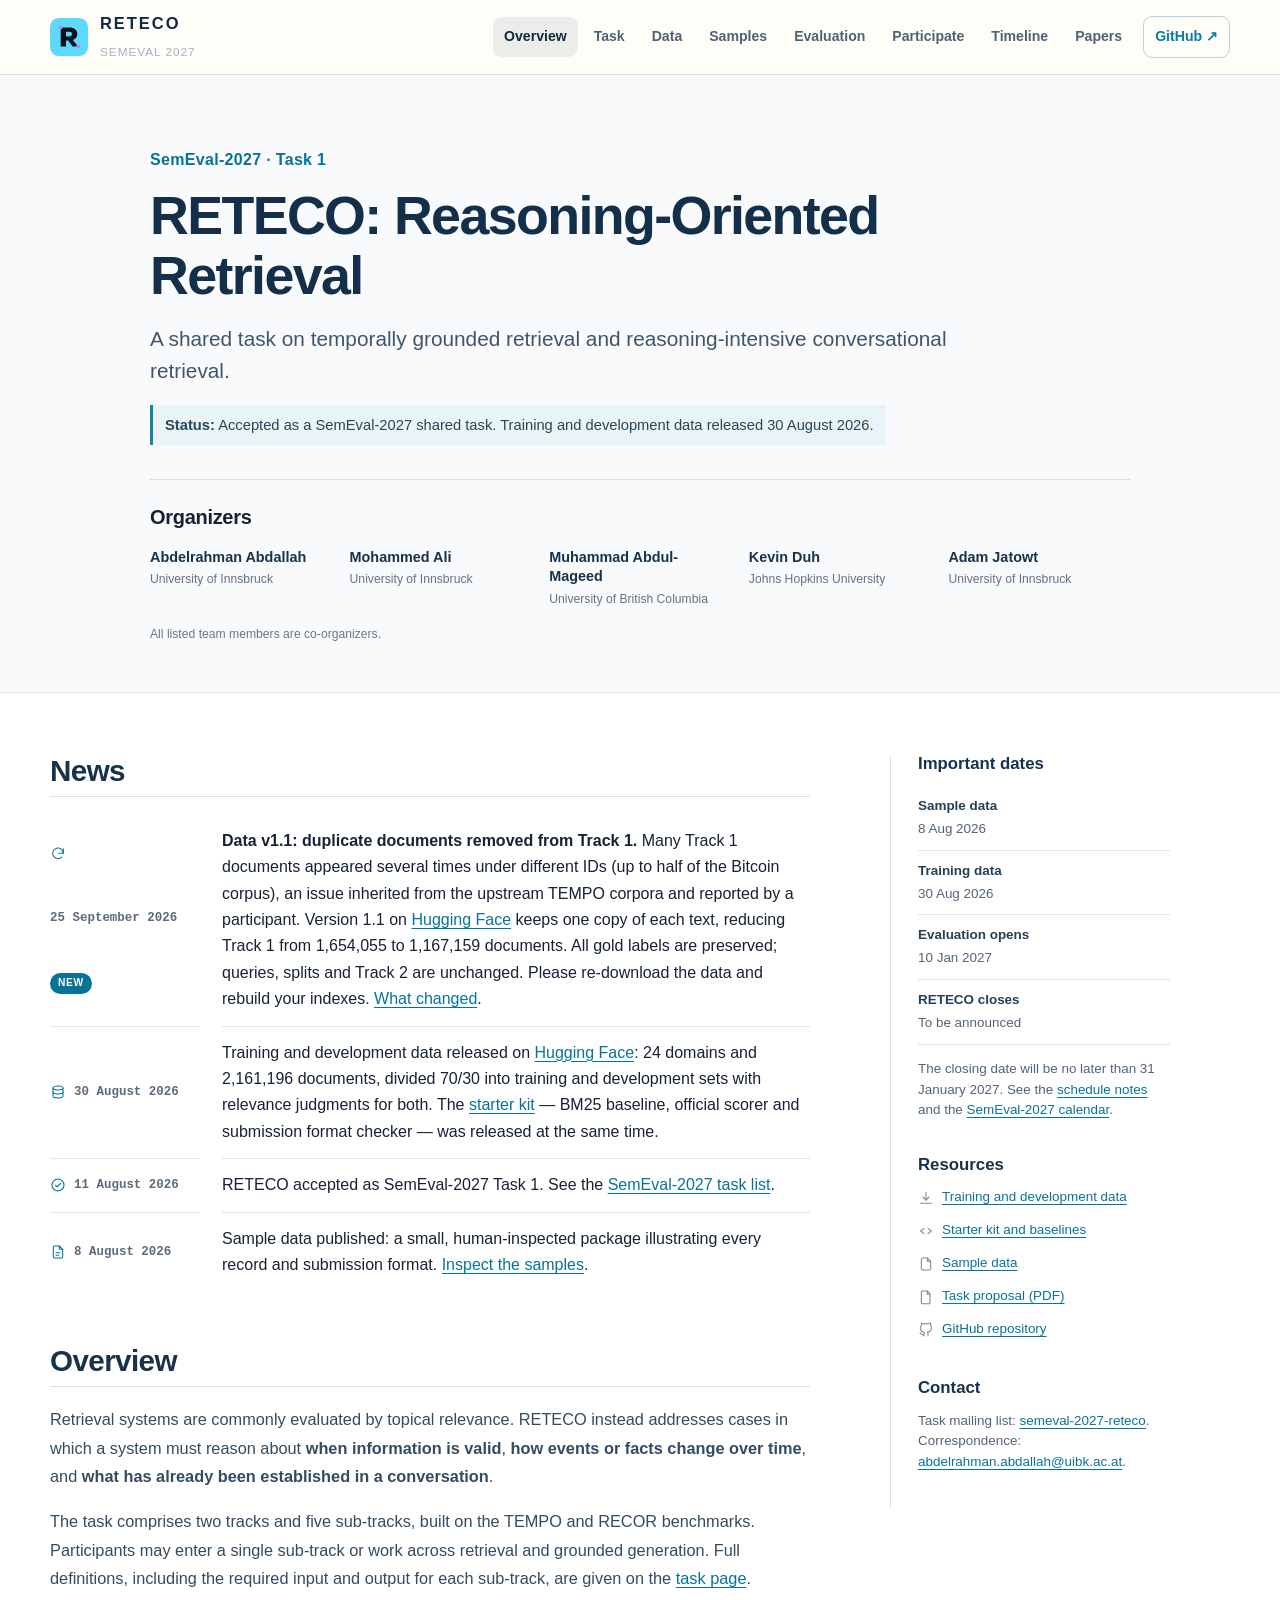
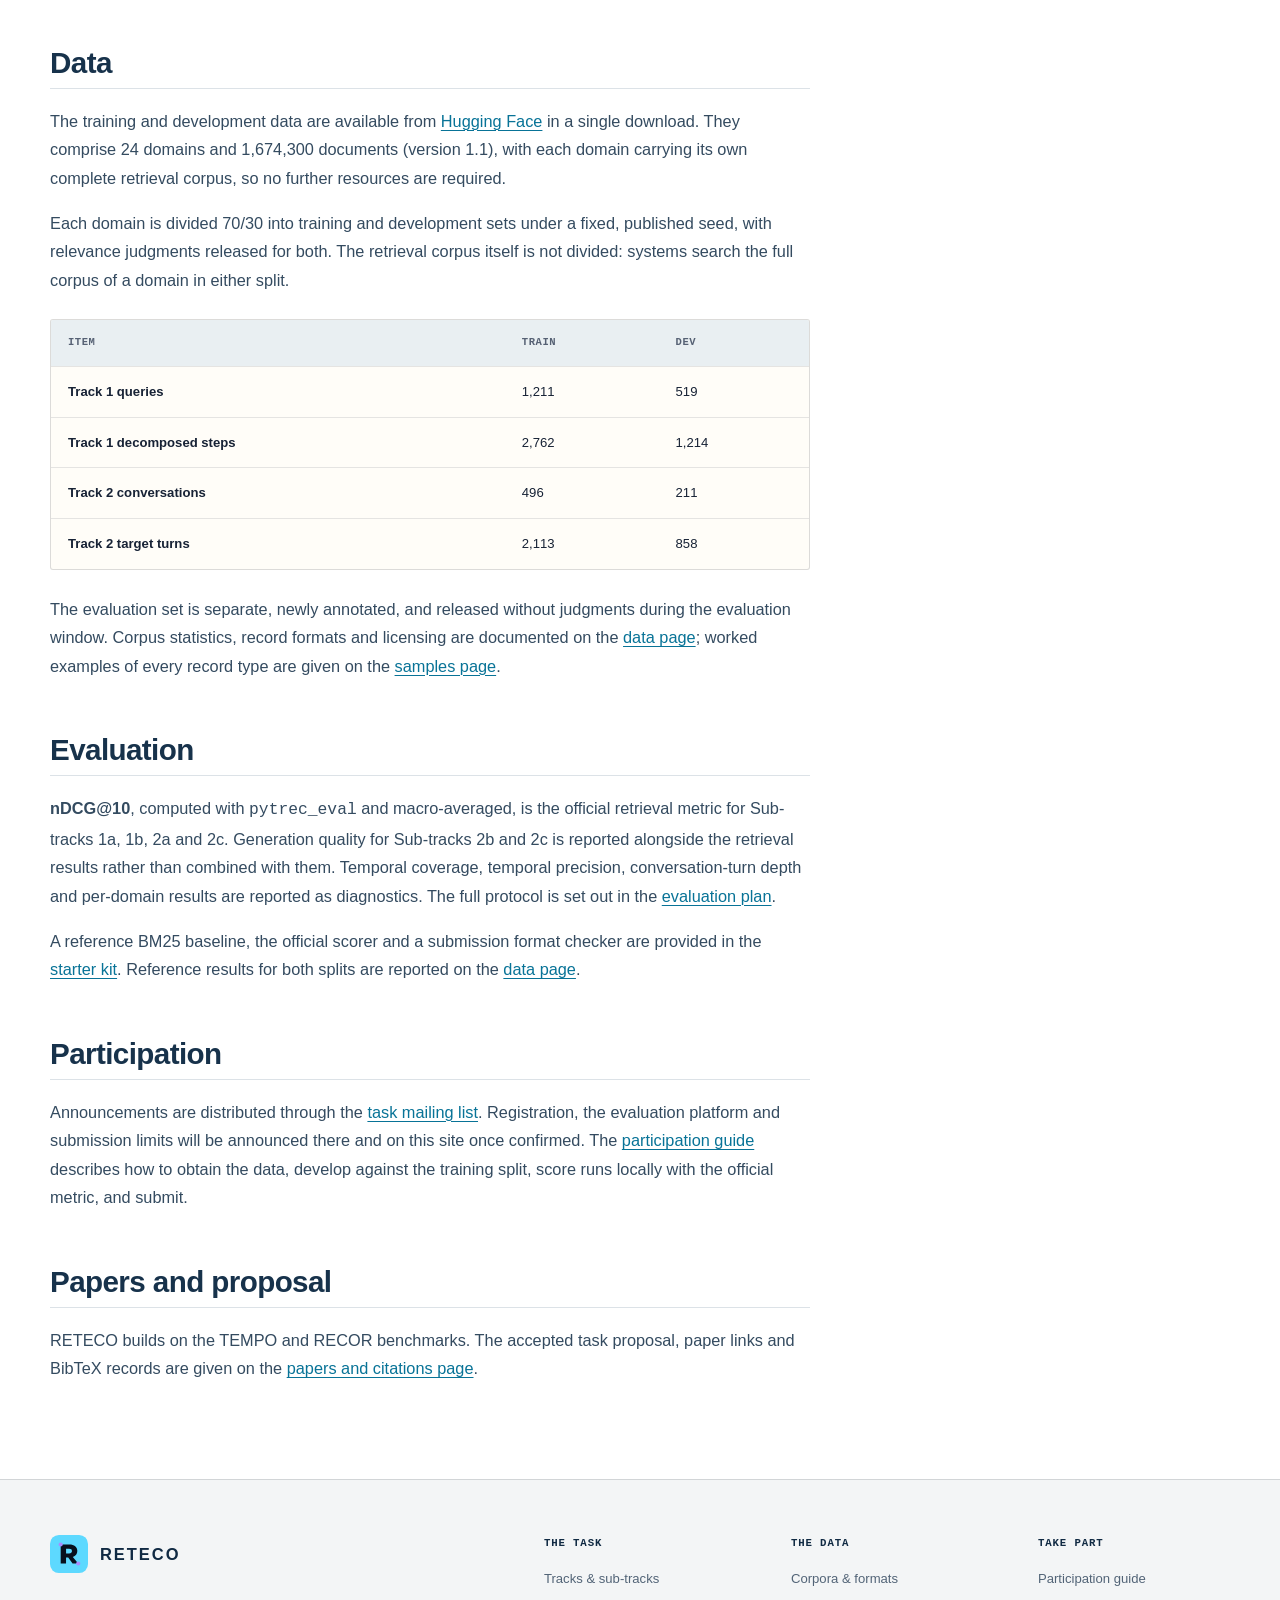
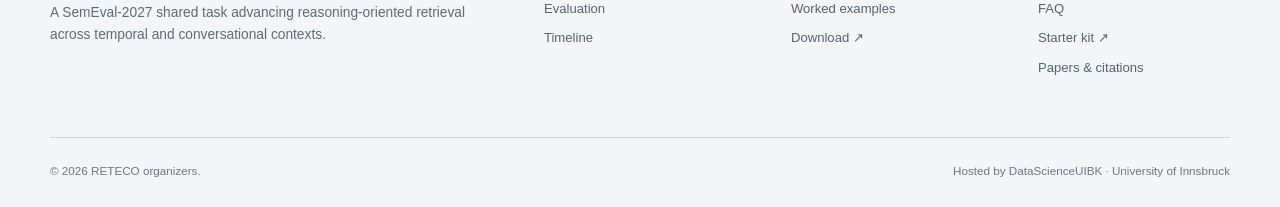
==== docs/index.html @ 55f8d93c "first commit" ====
<!doctype html>
<html lang="en">
<head>
  <meta charset="utf-8">
  <meta name="viewport" content="width=device-width, initial-scale=1">
  <meta name="description" content="RETECO is SemEval-2027 Task 1 on reasoning-oriented retrieval across temporal and conversational contexts. Training and development data released 30 August 2026.">
  <meta name="theme-color" content="#ffffff">
  <meta property="og:title" content="RETECO — SemEval-2027 Task 1">
  <meta property="og:description" content="Reasoning-oriented retrieval across time and conversation. Training and development data now available on Hugging Face.">
  <meta property="og:type" content="website">
  <meta property="og:url" content="https://datascienceuibk.github.io/RETECO/">
  <title>RETECO — SemEval-2027 Task 1</title>
  <link rel="icon" href="assets/brand/reteco-mark.svg" type="image/svg+xml">
  <link rel="stylesheet" href="assets/css/site.css">
  <script src="assets/js/site.js" defer></script>
</head>
<body>
  <a class="skip-link" href="#main">Skip to content</a>
  <header class="site-header">
    <div class="shell nav-wrap">
      <a class="brand" href="index.html" aria-label="RETECO home"><img class="brand-mark" src="assets/brand/reteco-mark.svg" alt=""><span><span class="brand-name">RETECO</span><br><span class="brand-event">SemEval 2027</span></span></a>
      <button class="nav-toggle" type="button" aria-label="Open navigation" aria-expanded="false"><span></span><span></span><span></span></button>
      <nav class="nav-links" aria-label="Primary navigation"><a aria-current="page" href="index.html">Overview</a><a href="task.html">Task</a><a href="data.html">Data</a><a href="samples.html">Samples</a><a href="evaluation.html">Evaluation</a><a href="participate.html">Participate</a><a href="timeline.html">Timeline</a><a href="papers.html">Papers</a><a class="nav-cta" href="https://github.com/DataScienceUIBK/RETECO" target="_blank" rel="noreferrer">GitHub ↗</a></nav>
    </div>
  </header>

  

  <main id="main" class="academic-home">
    <header class="academic-intro">
      <div class="shell academic-intro-inner">
        <p class="task-kicker">SemEval-2027 · Task 1</p>
        <h1>RETECO: Reasoning-Oriented Retrieval</h1>
        <p class="academic-summary">A shared task on temporally grounded retrieval and
        reasoning-intensive conversational retrieval.</p>
        <p class="status-note"><strong>Status:</strong> Accepted as a SemEval-2027 shared task.
        Training and development data released 30 August 2026.</p>

        <section class="intro-organizers" aria-labelledby="intro-organizers-title">
          <h2 id="intro-organizers-title">Organizers</h2>
          <ul>
            <li><strong>Abdelrahman Abdallah</strong><span>University of Innsbruck</span></li>
            <li><strong>Mohammed Ali</strong><span>University of Innsbruck</span></li>
            <li><strong>Muhammad Abdul-Mageed</strong><span>University of British Columbia</span></li>
            <li><strong>Kevin Duh</strong><span>Johns Hopkins University</span></li>
            <li><strong>Adam Jatowt</strong><span>University of Innsbruck</span></li>
          </ul>
          <p class="organizer-role">All listed team members are co-organizers.</p>
        </section>
      </div>
    </header>

    <div class="shell academic-layout">
      <article class="academic-content">
        <section id="news">
          <h2>News</h2>
          <dl class="news-list news-list--animated">
            <dt><svg class="news-icon" viewBox="0 0 24 24" aria-hidden="true"><path d="M20 11a8 8 0 1 0-2.3 5.7"/><path d="M20 4v7h-7"/></svg><time datetime="2026-09-25">25 September 2026</time><span class="news-tag">New</span></dt>
            <dd><strong>Data v1.1: duplicate documents removed from Track 1.</strong> Many Track 1
              documents appeared several times under different IDs (up to half of the Bitcoin corpus), an
              issue inherited from the upstream TEMPO corpora and reported by a participant. Version 1.1 on
              <a href="https://huggingface.co/datasets/DataScience-UIBK/RETECO-SemEval2027">Hugging Face</a> keeps one copy of each text, reducing Track 1 from
              1,654,055 to 1,167,159 documents. All gold labels are preserved; queries, splits and Track 2
              are unchanged. Please re-download the data and rebuild your indexes.
              <a href="data.html#versions">What changed</a>.</dd>
            <dt><svg class="news-icon" viewBox="0 0 24 24" aria-hidden="true"><ellipse cx="12" cy="6" rx="7.5" ry="3"/><path d="M4.5 6v6c0 1.66 3.36 3 7.5 3s7.5-1.34 7.5-3V6"/><path d="M4.5 12v6c0 1.66 3.36 3 7.5 3s7.5-1.34 7.5-3v-6"/></svg><time datetime="2026-08-30">30 August 2026</time></dt>
            <dd>Training and development data released on
              <a href="https://huggingface.co/datasets/DataScience-UIBK/RETECO-SemEval2027">Hugging Face</a>: 24 domains and 2,161,196 documents, divided
              70/30 into training and development sets with relevance judgments for both. The
              <a href="https://github.com/DataScienceUIBK/RETECO/tree/main/starter_kit">starter kit</a> — BM25 baseline, official scorer and
              submission format checker — was released at the same time.</dd>
            <dt><svg class="news-icon" viewBox="0 0 24 24" aria-hidden="true"><circle cx="12" cy="12" r="9"/><path d="m8 12.3 2.6 2.6L16 9.5"/></svg><time datetime="2026-08-11">11 August 2026</time></dt>
            <dd>RETECO accepted as SemEval-2027 Task 1. See the
              <a href="https://semeval.github.io/SemEval2027/">SemEval-2027 task list</a>.</dd>
            <dt><svg class="news-icon" viewBox="0 0 24 24" aria-hidden="true"><path d="M14 3H7a2 2 0 0 0-2 2v14a2 2 0 0 0 2 2h10a2 2 0 0 0 2-2V8z"/><path d="M14 3v5h5"/><path d="M9 13h6M9 17h4"/></svg><time datetime="2026-08-08">8 August 2026</time></dt>
            <dd>Sample data published: a small, human-inspected package illustrating every record
              and submission format. <a href="samples.html">Inspect the samples</a>.</dd>
          </dl>
        </section>

        <section id="overview">
          <h2>Overview</h2>
          <p>Retrieval systems are commonly evaluated by topical relevance. RETECO instead addresses
          cases in which a system must reason about <strong>when information is valid</strong>,
          <strong>how events or facts change over time</strong>, and <strong>what has already been
          established in a conversation</strong>.</p>
          <p>The task comprises two tracks and five sub-tracks, built on the TEMPO and RECOR
          benchmarks. Participants may enter a single sub-track or work across retrieval and
          grounded generation. Full definitions, including the required input and output for each
          sub-track, are given on the <a href="task.html">task page</a>.</p>
        </section>

        <section id="data">
          <h2>Data</h2>
          <p>The training and development data are available from
          <a href="https://huggingface.co/datasets/DataScience-UIBK/RETECO-SemEval2027">Hugging Face</a> in a single download. They comprise 24 domains and
          1,674,300 documents (version 1.1), with each domain carrying its own complete retrieval corpus, so no
          further resources are required.</p>
          <p>Each domain is divided 70/30 into training and development sets under a fixed,
          published seed, with relevance judgments released for both. The retrieval corpus itself is
          not divided: systems search the full corpus of a domain in either split.</p>
          <div class="data-table-wrap"><table class="data-table">
            <thead><tr><th>Item</th><th>Train</th><th>Dev</th></tr></thead>
            <tbody>
              <tr><td>Track 1 queries</td><td>1,211</td><td>519</td></tr>
              <tr><td>Track 1 decomposed steps</td><td>2,762</td><td>1,214</td></tr>
              <tr><td>Track 2 conversations</td><td>496</td><td>211</td></tr>
              <tr><td>Track 2 target turns</td><td>2,113</td><td>858</td></tr>
            </tbody></table></div>
          <p>The evaluation set is separate, newly annotated, and released without judgments during
          the evaluation window. Corpus statistics, record formats and licensing are documented on
          the <a href="data.html">data page</a>; worked examples of every record type are given on
          the <a href="samples.html">samples page</a>.</p>
        </section>

        <section id="evaluation">
          <h2>Evaluation</h2>
          <p><strong>nDCG@10</strong>, computed with <code>pytrec_eval</code> and macro-averaged, is
          the official retrieval metric for Sub-tracks 1a, 1b, 2a and 2c. Generation quality for
          Sub-tracks 2b and 2c is reported alongside the retrieval results rather than combined with
          them. Temporal coverage, temporal precision, conversation-turn depth and per-domain
          results are reported as diagnostics. The full protocol is set out in the
          <a href="evaluation.html">evaluation plan</a>.</p>
          <p>A reference BM25 baseline, the official scorer and a submission format checker are
          provided in the <a href="https://github.com/DataScienceUIBK/RETECO/tree/main/starter_kit">starter kit</a>. Reference results for both splits are
          reported on the <a href="data.html#baselines">data page</a>.</p>
        </section>

        <section id="participation">
          <h2>Participation</h2>
          <p>Announcements are distributed through the
          <a href="https://groups.google.com/g/semeval-2027-reteco">task mailing list</a>.
          Registration, the evaluation platform and submission limits will be announced there and on
          this site once confirmed. The <a href="participate.html">participation guide</a> describes
          how to obtain the data, develop against the training split, score runs locally with the
          official metric, and submit.</p>
        </section>

        <section id="citation">
          <h2>Papers and proposal</h2>
          <p>RETECO builds on the TEMPO and RECOR benchmarks. The accepted task proposal, paper
          links and BibTeX records are given on the
          <a href="papers.html">papers and citations page</a>.</p>
        </section>
      </article>

      <aside class="academic-sidebar" aria-label="Task information">
        <section>
          <h2>Important dates</h2>
          <dl class="date-list">
            <div><dt>Sample data</dt><dd><time datetime="2026-08-08">8 Aug 2026</time></dd></div>
            <div><dt>Training data</dt><dd><time datetime="2026-08-30">30 Aug 2026</time></dd></div>
            <div><dt>Evaluation opens</dt><dd><time datetime="2027-01-10">10 Jan 2027</time></dd></div>
            <div><dt>RETECO closes</dt><dd>To be announced</dd></div>
          </dl>
          <p class="sidebar-note">The closing date will be no later than 31 January 2027. See the
          <a href="timeline.html">schedule notes</a> and the
          <a href="https://semeval.github.io/SemEval2027/">SemEval-2027 calendar</a>.</p>
        </section>

        <section>
          <h2>Resources</h2>
          <ul class="sidebar-links">
            <li><a href="https://huggingface.co/datasets/DataScience-UIBK/RETECO-SemEval2027"><svg class="link-icon" viewBox="0 0 24 24" aria-hidden="true"><path d="M12 3v12"/><path d="m7.5 10.5 4.5 4.5 4.5-4.5"/><path d="M4 20h16"/></svg>Training and development data</a></li>
            <li><a href="https://github.com/DataScienceUIBK/RETECO/tree/main/starter_kit"><svg class="link-icon" viewBox="0 0 24 24" aria-hidden="true"><path d="m9 8-5 4 5 4"/><path d="m15 8 5 4-5 4"/></svg>Starter kit and baselines</a></li>
            <li><a href="samples.html"><svg class="link-icon" viewBox="0 0 24 24" aria-hidden="true"><path d="M14 3H7a2 2 0 0 0-2 2v14a2 2 0 0 0 2 2h10a2 2 0 0 0 2-2V8z"/><path d="M14 3v5h5"/></svg>Sample data</a></li>
            <li><a href="assets/papers/RETECO_SemEval_2027_Proposal.pdf"><svg class="link-icon" viewBox="0 0 24 24" aria-hidden="true"><path d="M6 3h8l4 4v14a1 1 0 0 1-1 1H6a1 1 0 0 1-1-1V4a1 1 0 0 1 1-1z"/><path d="M14 3v5h4"/></svg>Task proposal (PDF)</a></li>
            <li><a href="https://github.com/DataScienceUIBK/RETECO"><svg class="link-icon" viewBox="0 0 24 24" aria-hidden="true"><path d="M9 19c-4 1.4-4-2.2-6-2.7m12 4.7v-3.6a3.1 3.1 0 0 0-.9-2.4c2.9-.3 6-1.4 6-6.5a5 5 0 0 0-1.4-3.5 4.7 4.7 0 0 0-.1-3.5s-1.1-.3-3.6 1.4a12.4 12.4 0 0 0-6.6 0C6.4 1.7 5.3 2 5.3 2a4.7 4.7 0 0 0-.1 3.5A5 5 0 0 0 3.8 9c0 5 3.1 6.2 6 6.5a3.1 3.1 0 0 0-.9 2.4V21"/></svg>GitHub repository</a></li>
          </ul>
        </section>

        <section>
          <h2>Contact</h2>
          <p>Task mailing list:
          <a href="https://groups.google.com/g/semeval-2027-reteco">semeval-2027-reteco</a>.
          Correspondence:
          <a href="mailto:abdelrahman.abdallah@uibk.ac.at">abdelrahman.abdallah@uibk.ac.at</a>.</p>
        </section>
      </aside>
    </div>
  </main>

  <footer class="site-footer"><div class="shell"><div class="footer-grid"><div class="footer-brand"><a class="brand" href="index.html"><img class="brand-mark" src="assets/brand/reteco-mark.svg" alt=""><span class="brand-name">RETECO</span></a><p>A SemEval-2027 shared task advancing reasoning-oriented retrieval across temporal and conversational contexts.</p></div><div class="footer-col"><strong>The task</strong><a href="task.html">Tracks &amp; sub-tracks</a><a href="evaluation.html">Evaluation</a><a href="timeline.html">Timeline</a></div><div class="footer-col"><strong>The data</strong><a href="data.html">Corpora &amp; formats</a><a href="samples.html">Worked examples</a><a href="https://huggingface.co/datasets/DataScience-UIBK/RETECO-SemEval2027">Download ↗</a></div><div class="footer-col"><strong>Take part</strong><a href="participate.html">Participation guide</a><a href="participate.html#faq">FAQ</a><a href="https://github.com/DataScienceUIBK/RETECO/tree/main/starter_kit">Starter kit ↗</a><a href="papers.html">Papers &amp; citations</a></div></div><div class="footer-bottom"><span>© <span data-year>2026</span> RETECO organizers.</span><span>Hosted by DataScienceUIBK · University of Innsbruck</span></div></div></footer>
</body>
</html>
---- docs/assets/css/site.css ----
:root {
  --ink: #102a43;
  --ink-soft: #183b56;
  --paper: #f6f7f4;
  --paper-2: #e9eff2;
  --white: #fffdf8;
  --muted: #a7b2c3;
  --text: #172235;
  --cyan: #5dd9ff;
  --cyan-deep: #087ea4;
  --violet: #a88cff;
  --violet-deep: #6950b8;
  --lime: #b9f6cb;
  --amber: #ffcb70;
  --line-dark: rgba(255, 255, 255, .13);
  --line-light: rgba(7, 16, 29, .14);
  --shadow: 0 24px 70px rgba(5, 12, 23, .15);
  --radius: 22px;
  --content: 1180px;
  --font-sans: Inter, "Avenir Next", Avenir, "Segoe UI", Helvetica, Arial, sans-serif;
  --font-mono: "SFMono-Regular", Consolas, "Liberation Mono", monospace;
}

* { box-sizing: border-box; }
html { scroll-behavior: smooth; }
body {
  margin: 0;
  overflow-x: clip;
  background: var(--paper);
  color: var(--text);
  font-family: var(--font-sans);
  font-size: 16px;
  line-height: 1.65;
  -webkit-font-smoothing: antialiased;
}
body::before {
  position: fixed;
  inset: 0;
  z-index: 100;
  pointer-events: none;
  display: none;
  content: "";
  background-image: url("data:image/svg+xml,%3Csvg viewBox='0 0 180 180' xmlns='http://www.w3.org/2000/svg'%3E%3Cfilter id='n'%3E%3CfeTurbulence type='fractalNoise' baseFrequency='.9' numOctaves='4' stitchTiles='stitch'/%3E%3C/filter%3E%3Crect width='100%25' height='100%25' filter='url(%23n)' opacity='.55'/%3E%3C/svg%3E");
}

a { color: inherit; }
img, svg { display: block; max-width: 100%; }
button, input { font: inherit; }
::selection { background: var(--cyan); color: var(--ink); }

.skip-link {
  position: fixed;
  top: 10px;
  left: 10px;
  z-index: 1000;
  padding: 10px 14px;
  border-radius: 10px;
  background: var(--white);
  color: var(--ink);
  transform: translateY(-160%);
}
.skip-link:focus { transform: translateY(0); }

.shell { width: min(calc(100% - 40px), var(--content)); margin-inline: auto; }
.section { padding: 76px 0; }
.section--compact { padding: 70px 0; }
.section--dark { background: #1d3f59; color: var(--white); }
.section--white { background: var(--white); }
.section--rule { border-top: 1px solid var(--line-light); }

.site-header {
  position: sticky;
  top: 0;
  z-index: 50;
  border-bottom: 1px solid var(--line-light);
  background: rgba(255, 253, 248, .94);
  color: var(--ink);
  backdrop-filter: blur(18px);
}
.nav-wrap { min-height: 74px; display: flex; align-items: center; justify-content: space-between; gap: 26px; }
.brand { display: inline-flex; align-items: center; gap: 12px; text-decoration: none; }
.brand-mark { width: 38px; height: 38px; }
.brand-name { font-size: 1.03rem; font-weight: 850; letter-spacing: .12em; }
.brand-event { color: var(--muted); font-size: .74rem; letter-spacing: .08em; text-transform: uppercase; }
.nav-links { display: flex; align-items: center; gap: 5px; }
.nav-links a {
  padding: 8px 11px;
  border-radius: 9px;
  color: #4f6274;
  font-size: .88rem;
  font-weight: 650;
  text-decoration: none;
  transition: background .2s, color .2s;
}
.nav-links a:hover, .nav-links a[aria-current="page"] { background: rgba(16, 42, 67, .08); color: var(--ink); }
.nav-links .nav-cta { margin-left: 5px; border: 1px solid rgba(8, 126, 164, .3); color: var(--cyan-deep); }
.nav-toggle { display: none; border: 0; background: transparent; color: var(--ink); cursor: pointer; }
.nav-toggle span { display: block; width: 24px; height: 2px; margin: 5px 0; background: currentColor; }

.eyebrow {
  display: inline-flex;
  align-items: center;
  gap: 9px;
  margin: 0 0 17px;
  color: var(--cyan-deep);
  font-family: var(--font-mono);
  font-size: 1rem;
  font-weight: 800;
  line-height: 1.45;
  letter-spacing: .09em;
  text-transform: uppercase;
}
.section--dark .eyebrow { color: var(--cyan); }
.hero .eyebrow { color: var(--cyan-deep); }
.eyebrow::before { width: 24px; height: 2px; background: currentColor; content: ""; }
h1, h2, h3 { margin-top: 0; line-height: 1.08; letter-spacing: -.035em; }
h1 { font-size: clamp(3.5rem, 8vw, 7.6rem); }
h2 { margin-bottom: 22px; font-size: clamp(2.15rem, 4.5vw, 4rem); }
h3 { margin-bottom: 12px; font-size: clamp(1.28rem, 2.2vw, 1.7rem); }
p { margin-top: 0; }
.lede { max-width: 740px; color: #536074; font-size: clamp(1.05rem, 1.6vw, 1.28rem); }
.section--dark .lede { color: #b8c2d1; }
.section-head { display: flex; align-items: end; justify-content: space-between; gap: 30px; margin-bottom: 48px; }
.section-head > div:first-child { max-width: 820px; }
.section-head h2 { margin-bottom: 13px; }
.section-head p { margin-bottom: 0; }

.hero {
  position: relative;
  min-height: 610px;
  overflow: hidden;
  background: linear-gradient(135deg, #edf7f8 0%, #f7f5ef 58%, #f0edf8 100%);
  color: var(--ink);
}
.hero::after {
  position: absolute;
  inset: auto -10% -55% 34%;
  width: 850px;
  height: 850px;
  border: 1px solid rgba(8, 126, 164, .16);
  border-radius: 50%;
  box-shadow: 0 0 0 90px rgba(93, 217, 255, .04), 0 0 0 180px rgba(168, 140, 255, .025);
  content: "";
}
.hero-grid {
  position: relative;
  z-index: 1;
  display: grid;
  grid-template-columns: 1.18fr .82fr;
  gap: 78px;
  align-items: center;
  padding: 78px 0 88px;
}
.hero-grid > *, .split > * { min-width: 0; }
.hero h1 { max-width: 760px; margin: 0 0 23px; font-size: clamp(2.8rem, 5.6vw, 5.25rem); line-height: 1.02; }
.hero h1 span { display: block; margin-top: 12px; color: var(--cyan-deep); font-size: .48em; font-weight: 650; letter-spacing: -.025em; -webkit-text-stroke: 0; }
.hero-copy { max-width: 690px; color: #465b6e; font-size: clamp(1.05rem, 1.45vw, 1.23rem); }
.hero-actions, .button-row { display: flex; flex-wrap: wrap; gap: 12px; margin-top: 31px; }
.button {
  display: inline-flex;
  align-items: center;
  justify-content: center;
  gap: 9px;
  min-height: 48px;
  padding: 12px 18px;
  border: 1px solid transparent;
  border-radius: 12px;
  background: var(--ink);
  color: var(--white);
  font-size: .88rem;
  font-weight: 780;
  text-decoration: none;
  transition: transform .2s, box-shadow .2s, background .2s;
}
.button:hover { transform: translateY(-2px); box-shadow: 0 10px 24px rgba(5, 12, 23, .16); }
.button--primary { background: var(--cyan); color: var(--ink); }
.button--light { background: var(--white); color: var(--ink); }
.button--outline { border-color: rgba(255, 255, 255, .28); background: transparent; }
.button--paper { border-color: var(--line-light); background: transparent; color: var(--ink); }
.button--disabled { border-color: var(--line-light); background: rgba(255,255,255,.04); color: #7e8999; cursor: default; pointer-events: none; }
.button svg { width: 17px; height: 17px; }

.hero-panel {
  position: relative;
  min-height: 430px;
  border: 1px solid rgba(16, 42, 67, .14);
  border-radius: 30px;
  background: rgba(255, 255, 255, .72);
  box-shadow: 0 28px 70px rgba(16, 42, 67, .12);
}
.signal-map { position: absolute; inset: 26px; }
.signal-label { position: absolute; font-family: var(--font-mono); font-size: .68rem; letter-spacing: .07em; text-transform: uppercase; }
.signal-label--one { top: 0; left: 0; color: var(--cyan-deep); }
.signal-label--two { right: 0; bottom: 0; color: var(--violet); }
.time-axis { position: absolute; top: 39%; left: 4%; right: 4%; height: 1px; background: rgba(93,217,255,.45); }
.time-axis::before, .time-axis::after { position: absolute; top: -3px; width: 7px; height: 7px; border-radius: 50%; background: var(--cyan); content: ""; }
.time-axis::before { left: 0; } .time-axis::after { right: 0; }
.time-node { position: absolute; top: calc(39% - 18px); width: 38px; height: 38px; border: 1px solid var(--cyan-deep); border-radius: 50%; background: var(--white); box-shadow: 0 0 24px rgba(8,126,164,.12); }
.time-node:nth-of-type(1) { left: 14%; }
.time-node:nth-of-type(2) { left: 45%; }
.time-node:nth-of-type(3) { right: 13%; }
.conversation { position: absolute; inset: 54% 4% 4%; }
.bubble { position: absolute; max-width: 78%; padding: 11px 14px; border-radius: 13px; color: var(--ink); font-size: .74rem; line-height: 1.4; }
.bubble--q { left: 0; background: rgba(168,140,255,.17); border: 1px solid rgba(168,140,255,.42); }
.bubble--a { right: 0; top: 55px; background: var(--paper-2); border: 1px solid var(--line-light); }
.bubble--q2 { left: 8%; top: 125px; background: rgba(168,140,255,.17); border: 1px solid rgba(168,140,255,.42); }
.reason-link { position: absolute; top: 113px; left: 38%; width: 95px; border-top: 1px dashed var(--violet); transform: rotate(20deg); transform-origin: left; }
.panel-badge { position: absolute; right: 22px; top: 22px; width: 53px; height: 53px; display: grid; place-items: center; border-radius: 50%; background: var(--lime); color: var(--ink); font-family: var(--font-mono); font-size: .65rem; font-weight: 900; }

.announcement { border-bottom: 1px solid var(--line-light); background: var(--amber); color: var(--ink); }
.announcement .shell { min-height: 48px; display: flex; align-items: center; justify-content: center; gap: 12px; font-size: .84rem; font-weight: 700; text-align: center; }
.announcement code { font-family: var(--font-mono); font-size: .7rem; letter-spacing: .07em; text-transform: uppercase; }

.stat-grid { display: grid; grid-template-columns: repeat(4, 1fr); border-top: 1px solid var(--line-light); border-left: 1px solid var(--line-light); }
.stat { min-height: 150px; padding: 26px; border-right: 1px solid var(--line-light); border-bottom: 1px solid var(--line-light); }
.stat strong { display: block; margin-bottom: 7px; color: var(--ink); font-size: clamp(2rem, 3.7vw, 3.25rem); line-height: 1; letter-spacing: -.045em; }
.stat span { color: #657084; font-size: .84rem; }

.track-grid { display: grid; grid-template-columns: 1fr 1fr; gap: 22px; }
.track-card { position: relative; min-height: 430px; overflow: hidden; padding: 38px; border: 1px solid var(--line-dark); border-radius: var(--radius); background: var(--ink-soft); }
.track-card::after { position: absolute; right: -90px; bottom: -130px; width: 300px; height: 300px; border: 1px solid currentColor; border-radius: 50%; opacity: .16; content: ""; }
.track-card--time { color: var(--cyan); }
.track-card--talk { color: var(--violet); }
.track-number { font-family: var(--font-mono); font-size: .92rem; font-weight: 850; line-height: 1.4; letter-spacing: .09em; text-transform: uppercase; }
.track-card h3 { max-width: 420px; margin: 105px 0 18px; color: var(--white); font-size: clamp(2rem, 3.7vw, 3.2rem); }
.track-card p { max-width: 510px; color: #bac4d2; }
.pill-row { display: flex; flex-wrap: wrap; gap: 8px; margin-top: 25px; }
.pill { padding: 6px 10px; border: 1px solid currentColor; border-radius: 999px; font-family: var(--font-mono); font-size: .66rem; letter-spacing: .04em; }
.track-card--soft { min-height: 330px; border-color: var(--line-light); background: var(--white); box-shadow: 0 16px 40px rgba(16,42,67,.07); }
.track-card--soft.track-card--time { color: var(--cyan-deep); }
.track-card--soft.track-card--talk { color: var(--violet-deep); }
.track-card--soft h3 { margin-top: 70px; color: var(--ink); font-size: clamp(1.8rem, 3.2vw, 2.7rem); }
.track-card--soft p { color: #536579; }

.organizer-band { padding: 44px 0 48px; border-top: 1px solid var(--line-light); border-bottom: 1px solid var(--line-light); background: var(--white); }
.organizer-band-head { display: flex; align-items: baseline; gap: 22px; margin-bottom: 25px; }
.organizer-band-head .eyebrow { margin: 0; }
.organizer-band-head h2 { margin: 0; font-size: 1.35rem; letter-spacing: -.02em; }
.organizer-row { display: grid; grid-template-columns: repeat(5, 1fr); gap: 13px; }
.organizer-card { padding: 18px 17px; border-left: 2px solid #aacdd8; background: #f7faf9; }
.organizer-card:nth-child(3), .organizer-card:nth-child(4) { border-color: #c8bce9; }
.organizer-card h3 { margin: 0 0 9px; font-size: .96rem; letter-spacing: -.015em; }
.organizer-card p { min-height: 40px; margin: 0 0 10px; color: #536579; font-size: .76rem; line-height: 1.4; }
.organizer-card span { color: #718094; font-family: var(--font-mono); font-size: .61rem; font-weight: 750; letter-spacing: .04em; text-transform: uppercase; }

.resource-grid { display: grid; grid-template-columns: repeat(4, 1fr); gap: 14px; }
.resource-card { min-height: 235px; padding: 25px; border: 1px solid var(--line-light); border-radius: 17px; background: var(--paper); text-decoration: none; transition: transform .2s, border-color .2s, box-shadow .2s; }
.resource-card:hover { transform: translateY(-3px); border-color: rgba(8,126,164,.38); box-shadow: 0 14px 32px rgba(16,42,67,.08); }
.resource-card code { color: var(--cyan-deep); font-family: var(--font-mono); font-size: .66rem; font-weight: 900; letter-spacing: .08em; }
.resource-card:nth-child(n+3) code { color: var(--violet-deep); }
.resource-card h3 { margin: 42px 0 10px; font-size: 1.14rem; }
.resource-card p { color: #5e6e80; font-size: .82rem; }
.resource-card span { color: var(--cyan-deep); font-size: .78rem; font-weight: 780; }

.schedule-strip { background: #eef4f5; }
.schedule-grid { display: grid; grid-template-columns: 1.1fr .9fr; gap: 65px; align-items: center; }
.schedule-grid h2 { font-size: clamp(2rem, 3.8vw, 3.35rem); }
.schedule-note { padding: 27px; border: 1px solid rgba(8,126,164,.18); border-radius: 17px; background: rgba(255,255,255,.72); }
.schedule-note > strong { display: block; margin-bottom: 7px; color: var(--ink); font-size: 1.05rem; }
.schedule-note > p { margin: 0; color: #536579; font-size: .86rem; }

.subtask-list { display: grid; grid-template-columns: repeat(5, 1fr); gap: 12px; margin-top: 32px; }
.subtask { min-height: 176px; padding: 21px; border: 1px solid var(--line-light); border-radius: 16px; background: rgba(255,255,255,.4); }
.subtask code { color: var(--cyan-deep); font-family: var(--font-mono); font-size: .74rem; font-weight: 900; }
.subtask:nth-child(n+3) code { color: var(--violet-deep); }
.subtask h3 { margin: 24px 0 8px; font-size: 1.03rem; letter-spacing: -.02em; }
.subtask p { margin: 0; color: #687386; font-size: .82rem; line-height: 1.5; }

.split { display: grid; grid-template-columns: .9fr 1.1fr; gap: 85px; align-items: start; }
.metric-card { padding: 30px; border-radius: var(--radius); background: var(--white); box-shadow: var(--shadow); }
.metric-primary { display: flex; align-items: center; justify-content: space-between; gap: 20px; padding-bottom: 26px; border-bottom: 1px solid var(--line-light); }
.metric-primary strong { font-size: clamp(2.4rem, 5vw, 4.6rem); letter-spacing: -.06em; }
.metric-primary span { max-width: 175px; color: #647084; font-size: .8rem; text-align: right; }
.metric-list { margin: 22px 0 0; padding: 0; list-style: none; }
.metric-list li { display: flex; justify-content: space-between; gap: 20px; padding: 11px 0; border-bottom: 1px solid rgba(7,16,29,.08); font-size: .87rem; }
.metric-list li:last-child { border: 0; }
.metric-list span { color: #6c7789; text-align: right; }

.timeline { position: relative; margin-top: 45px; }
.timeline::before { position: absolute; top: 8px; bottom: 8px; left: 8px; width: 1px; background: rgba(255,255,255,.2); content: ""; }
.timeline-item { position: relative; display: grid; grid-template-columns: 180px 1fr; gap: 28px; padding: 0 0 31px 42px; }
.timeline-item::before { position: absolute; top: 7px; left: 3px; width: 11px; height: 11px; border: 2px solid var(--ink); border-radius: 50%; background: var(--cyan); box-shadow: 0 0 0 1px var(--cyan); content: ""; }
.timeline-item time { color: var(--cyan); font-family: var(--font-mono); font-size: .78rem; font-weight: 800; }
.timeline-item h3 { margin-bottom: 5px; font-size: 1rem; letter-spacing: -.01em; }
.timeline-item p { margin: 0; color: #aeb9c8; font-size: .82rem; }
.timeline-item--future::before { background: var(--ink); }
.timeline--light::before { background: rgba(16,42,67,.17); }
.timeline--light .timeline-item::before { border-color: var(--white); }
.timeline--light .timeline-item--future::before { background: var(--white); border-color: var(--cyan-deep); }
.timeline--light .timeline-item time { color: var(--cyan-deep); }
.timeline--light .timeline-item p { color: #5e6e80; }

.news-grid { display: grid; grid-template-columns: 1fr 1fr 1fr; gap: 18px; }
.news-card { min-height: 220px; padding: 27px; border: 1px solid var(--line-light); border-radius: 17px; background: rgba(255,255,255,.42); }
.news-card time { color: var(--cyan-deep); font-family: var(--font-mono); font-size: .69rem; font-weight: 800; text-transform: uppercase; }
.news-card h3 { margin: 42px 0 10px; font-size: 1.2rem; }
.news-card p { color: #667184; font-size: .86rem; }

.people-grid { display: grid; grid-template-columns: repeat(5, 1fr); gap: 13px; }
.person { padding: 22px 18px; border-top: 2px solid var(--ink); background: rgba(255,255,255,.45); }
.person-initials { width: 46px; height: 46px; display: grid; place-items: center; margin-bottom: 38px; border-radius: 50%; background: var(--ink); color: var(--white); font-family: var(--font-mono); font-size: .72rem; }
.person h3 { margin-bottom: 6px; font-size: 1rem; }
.person p { margin: 0; color: #667184; font-size: .76rem; line-height: 1.45; }

.page-hero { position: relative; overflow: hidden; padding: 62px 0 54px; border-bottom: 1px solid var(--line-light); background: #f7f9fa; color: var(--ink); }
.page-hero::after { display: none; }
.page-hero h1 { max-width: 990px; margin-bottom: 20px; font-size: clamp(2.5rem, 5vw, 4.25rem); }
.page-hero .lede { color: #52667a; }
.breadcrumbs { margin-bottom: 40px; color: #708095; font-family: var(--font-mono); font-size: .7rem; text-transform: uppercase; }
.breadcrumbs a { text-decoration: none; }
.breadcrumbs span { margin: 0 9px; color: #506078; }

.toc-layout { display: grid; grid-template-columns: 240px 1fr; gap: 75px; align-items: start; }
.toc { position: sticky; top: 105px; padding: 19px; border: 1px solid var(--line-light); border-radius: 14px; background: rgba(255,255,255,.42); }
.toc strong { display: block; margin-bottom: 12px; font-family: var(--font-mono); font-size: .68rem; letter-spacing: .08em; text-transform: uppercase; }
.toc a { display: block; padding: 7px 0; color: #606d80; font-size: .8rem; text-decoration: none; }
.toc a:hover { color: var(--cyan-deep); }
.prose { max-width: 820px; }
.prose > section { margin-bottom: 78px; scroll-margin-top: 110px; }
.prose h2 { font-size: clamp(1.9rem, 3.3vw, 3rem); }
.prose h3 { margin-top: 34px; }
.prose p, .prose li { color: #48566a; }
.prose a { color: #087597; text-underline-offset: 3px; }
.prose ul, .prose ol { padding-left: 1.25rem; }
.prose li { margin-bottom: 8px; }
.callout { margin: 27px 0; padding: 22px 24px; border-left: 3px solid var(--cyan-deep); background: var(--white); }
.callout--violet { border-color: var(--violet-deep); }
.callout--amber { border-color: #b77910; }
.callout strong { display: block; margin-bottom: 5px; color: var(--ink); }

.io-grid { display: grid; grid-template-columns: 1fr 1fr; gap: 13px; margin: 25px 0; }
.io-card { padding: 22px; border: 1px solid var(--line-light); border-radius: 15px; background: rgba(255,255,255,.46); }
.io-card small { color: var(--cyan-deep); font-family: var(--font-mono); font-weight: 800; text-transform: uppercase; }
.io-card h3 { margin: 22px 0 8px; font-size: 1.05rem; }
.io-card p { margin: 0; font-size: .86rem; }

.code-block { position: relative; overflow-x: auto; margin: 24px 0; padding: 23px; border-radius: 15px; background: var(--ink); color: #d7e0ec; font: .78rem/1.65 var(--font-mono); }
.code-block code { white-space: pre; }
.code-label { display: block; margin-bottom: 13px; color: var(--cyan); font-size: .65rem; letter-spacing: .08em; text-transform: uppercase; }

.data-table-wrap { overflow-x: auto; margin: 25px 0; border: 1px solid var(--line-light); border-radius: 14px; background: var(--white); }
.data-table { width: 100%; border-collapse: collapse; font-size: .82rem; }
.data-table th, .data-table td { padding: 14px 17px; border-bottom: 1px solid rgba(7,16,29,.1); text-align: left; white-space: nowrap; }
.data-table th { background: var(--paper-2); color: #566174; font-family: var(--font-mono); font-size: .66rem; letter-spacing: .05em; text-transform: uppercase; }
.data-table tr:last-child td { border-bottom: 0; }
.data-table td:first-child { font-weight: 750; }

.paper-list { display: grid; gap: 18px; }
.paper-card {
  padding: 30px;
  border: 1px solid var(--line-light);
  border-radius: 18px;
  background: var(--white);
}
.paper-card h3 { margin-bottom: 10px; font-size: clamp(1.25rem, 2.5vw, 1.8rem); }
.paper-authors { margin-bottom: 6px; color: #536074; font-size: .9rem; }
.paper-venue { color: var(--cyan-deep); font-family: var(--font-mono); font-size: .72rem; font-weight: 800; letter-spacing: .03em; }
.paper-summary { margin: 24px 0 0; color: #59667a; }
.paper-actions { display: flex; flex-wrap: wrap; gap: 9px; margin-top: 22px; }
.citation-wrap { position: relative; margin-top: 24px; }
.citation-wrap .code-block { margin: 0; padding-top: 50px; }
.copy-button {
  position: absolute;
  z-index: 2;
  top: 11px;
  right: 11px;
  padding: 7px 10px;
  border: 1px solid rgba(255,255,255,.22);
  border-radius: 8px;
  background: rgba(255,255,255,.07);
  color: #dbe5f2;
  font-family: var(--font-mono);
  font-size: .65rem;
  cursor: pointer;
}
.copy-button:hover { border-color: var(--cyan); color: var(--cyan); }

.sample-frame { margin: 26px 0; overflow: hidden; border: 1px solid var(--line-light); border-radius: 18px; background: var(--white); }
.sample-head { display: flex; align-items: center; justify-content: space-between; gap: 20px; padding: 18px 22px; border-bottom: 1px solid var(--line-light); background: var(--paper-2); }
.sample-head strong { font-size: .9rem; }
.sample-head code { color: var(--cyan-deep); font-family: var(--font-mono); font-size: .68rem; }
.sample-body { padding: 25px; }
.sample-query { margin-bottom: 22px; font-size: 1.06rem; font-weight: 720; line-height: 1.45; }
.sample-meta { display: flex; flex-wrap: wrap; gap: 8px; margin-top: 18px; }
.sample-meta span { padding: 5px 9px; border-radius: 999px; background: var(--paper-2); color: #5b687b; font-family: var(--font-mono); font-size: .64rem; }
.sample-turn { margin: 0 0 11px; padding: 15px 17px; border-radius: 13px; background: var(--paper); }
.sample-turn strong { display: block; margin-bottom: 4px; color: var(--violet-deep); font-family: var(--font-mono); font-size: .68rem; text-transform: uppercase; }
.sample-turn p { margin: 0; color: #48566a; font-size: .88rem; }
.download-card { display: flex; align-items: center; justify-content: space-between; gap: 30px; margin: 28px 0; padding: 27px; border-radius: 18px; background: var(--cyan); color: var(--ink); }
.download-card h3 { margin-bottom: 7px; }
.download-card p { margin: 0; color: #294052; font-size: .85rem; }

.phase-grid { display: grid; grid-template-columns: repeat(3, 1fr); gap: 16px; }
.phase { padding: 25px; border: 1px solid var(--line-light); border-radius: 16px; background: var(--white); }
.phase code { color: var(--cyan-deep); font-family: var(--font-mono); font-size: .72rem; font-weight: 800; }
.phase h3 { margin: 42px 0 9px; font-size: 1.15rem; }
.phase p { margin: 0; color: #667184; font-size: .83rem; }

.faq { border-top: 1px solid var(--line-light); }
.faq details { border-bottom: 1px solid var(--line-light); }
.faq summary { position: relative; padding: 23px 44px 23px 0; cursor: pointer; font-weight: 760; list-style: none; }
.faq summary::-webkit-details-marker { display: none; }
.faq summary::after { position: absolute; right: 4px; content: "+"; color: var(--cyan-deep); font-size: 1.5rem; font-weight: 400; }
.faq details[open] summary::after { content: "−"; }
.faq details p { max-width: 780px; padding: 0 0 24px; color: #5b687b; }

.cta-band { padding: 48px 0; border-top: 1px solid var(--line-light); background: #edf3f5; color: var(--ink); }
.cta-band .shell { display: flex; align-items: center; justify-content: space-between; gap: 50px; }
.cta-band h2 { max-width: 780px; margin: 0; font-size: clamp(1.6rem, 3vw, 2.35rem); }

.site-footer { padding: 55px 0 28px; border-top: 1px solid var(--line-light); background: #f3f5f6; color: var(--ink); }
.footer-grid { display: grid; grid-template-columns: 1.6fr repeat(3, .7fr); gap: 55px; }
.footer-brand p { max-width: 420px; margin-top: 20px; color: #5d6b7c; font-size: .86rem; }
.footer-col strong { display: block; margin-bottom: 15px; color: var(--ink); font-family: var(--font-mono); font-size: .67rem; letter-spacing: .08em; text-transform: uppercase; }
.footer-col a { display: block; margin: 8px 0; color: #526477; font-size: .82rem; text-decoration: none; }
.footer-col a:hover { color: var(--cyan-deep); }
.footer-bottom { display: flex; justify-content: space-between; gap: 20px; margin-top: 50px; padding-top: 23px; border-top: 1px solid var(--line-light); color: #6a7787; font-size: .73rem; }

/* Academic shared-task homepage */
.academic-home { background: #fff; }
.academic-intro { padding: 72px 0 48px; border-bottom: 1px solid #dce2e7; background: #f8fafb; }
.academic-intro-inner { max-width: 980px; }
.task-kicker { margin-bottom: 13px; color: #087397; font-size: 1rem; font-weight: 750; letter-spacing: .02em; }
.academic-intro h1 { max-width: 940px; margin-bottom: 18px; color: #142f49; font-size: clamp(2.55rem, 4.2vw, 3.75rem); line-height: 1.1; letter-spacing: -.03em; }
.academic-summary { max-width: 850px; margin-bottom: 18px; color: #40556a; font-size: 1.3rem; line-height: 1.55; }
.status-note { display: inline-block; margin-bottom: 34px; padding: 8px 12px; border-left: 3px solid #1684a6; background: #eaf4f7; color: #27465a; font-size: .92rem; }
.intro-organizers { padding-top: 27px; border-top: 1px solid #d7dee4; }
.intro-organizers h2 { margin-bottom: 19px; font-size: 1.25rem; letter-spacing: -.015em; }
.intro-organizers ul { display: grid; grid-template-columns: repeat(5, 1fr); gap: 18px; margin: 0; padding: 0; list-style: none; }
.intro-organizers li { min-width: 0; }
.intro-organizers strong, .intro-organizers span { display: block; }
.intro-organizers strong { margin-bottom: 4px; color: #17324b; font-size: .9rem; line-height: 1.35; }
.intro-organizers span { color: #647284; font-size: .76rem; line-height: 1.4; }
.organizer-role { margin: 16px 0 0; color: #6a7787; font-size: .76rem; }
.academic-layout { display: grid; grid-template-columns: minmax(0, 760px) 280px; gap: 80px; align-items: start; padding-top: 62px; padding-bottom: 80px; }
.academic-content section { margin-bottom: 54px; scroll-margin-top: 100px; }
.academic-content section:last-child { margin-bottom: 0; }
.academic-content h2 { margin: 0 0 18px; padding-bottom: 9px; border-bottom: 1px solid #dce2e7; color: #17324b; font-size: 1.85rem; letter-spacing: -.02em; }
.academic-content h3 { margin: 31px 0 11px; color: #213c54; font-size: 1.25rem; letter-spacing: -.015em; }
.academic-content p, .academic-content li { color: #344b60; font-size: 1.02rem; line-height: 1.75; }
.academic-content ul { padding-left: 1.3rem; }
.academic-content li { margin-bottom: 8px; }
.academic-content a, .academic-sidebar a, .academic-footer a { color: #087397; text-decoration-thickness: 1px; text-underline-offset: 3px; }
.plain-link-list { margin-top: 21px; }
.academic-sidebar { position: sticky; top: 98px; border-left: 1px solid #dce2e7; padding-left: 27px; }
.academic-sidebar section { margin-bottom: 35px; }
.academic-sidebar h2 { margin-bottom: 13px; color: #17324b; font-size: 1.05rem; letter-spacing: 0; }
.academic-sidebar p, .academic-sidebar li, .academic-sidebar dt, .academic-sidebar dd { color: #526477; font-size: .84rem; line-height: 1.55; }
.date-list { margin: 0; }
.date-list div { padding: 10px 0; border-bottom: 1px solid #e1e6ea; }
.date-list dt { color: #263f55; font-weight: 750; }
.date-list dd { margin: 2px 0 0; }
.sidebar-note { margin-top: 14px; }
.sidebar-links { margin: 0; padding-left: 1.1rem; }
.sidebar-links li { margin-bottom: 7px; }
.academic-footer { padding: 34px 0; border-top: 1px solid #dce2e7; background: #f5f7f8; }
.academic-footer p { margin: 5px 0; color: #5c6a79; font-size: .79rem; }
.academic-footer strong { color: #213b52; }

/* Academic documentation pages */
.page-hero .shell { max-width: var(--content); }
.page-hero .breadcrumbs { margin-bottom: 25px; }
.page-hero .eyebrow { margin-bottom: 10px; color: #087397; font-family: var(--font-sans); font-size: .92rem; letter-spacing: .02em; text-transform: none; }
.page-hero .eyebrow::before { display: none; }
.page-hero h1 { max-width: 860px; margin-bottom: 13px; font-size: clamp(2.35rem, 4.3vw, 3.7rem); letter-spacing: -.03em; }
.page-hero .lede { max-width: 820px; margin-bottom: 0; font-size: 1.1rem; line-height: 1.65; }
.toc-layout { grid-template-columns: 190px minmax(0, 800px); gap: 65px; justify-content: center; }
.toc { padding: 0 22px 0 0; border: 0; border-right: 1px solid #dce2e7; border-radius: 0; background: transparent; }
.toc strong { color: #263f55; font-family: var(--font-sans); font-size: .78rem; letter-spacing: .02em; text-transform: none; }
.toc a { padding: 5px 0; color: #5b6b7c; font-size: .79rem; }
.prose { max-width: 800px; }
.prose > section { margin-bottom: 58px; }
.prose > section > .eyebrow { margin-bottom: 9px; font-family: var(--font-sans); font-size: .78rem; letter-spacing: .03em; }
.prose > section > .eyebrow::before { width: 16px; }
.prose h2 { margin-bottom: 17px; padding-bottom: 9px; border-bottom: 1px solid #dce2e7; color: #17324b; font-size: clamp(1.65rem, 2.8vw, 2.25rem); }
.prose h3 { color: #263f55; font-size: 1.18rem; letter-spacing: -.01em; }
.prose p, .prose li { color: #354c60; font-size: .98rem; line-height: 1.72; }
.io-grid, .phase-grid { gap: 12px; }
.io-card, .phase { border-radius: 3px; background: #f7f9fa; }
.io-card { padding: 18px; }
.io-card h3 { margin-top: 14px; }
.phase { padding: 20px; }
.phase h3 { margin-top: 22px; }
.paper-card { padding: 24px 0; border: 0; border-top: 1px solid #dce2e7; border-radius: 0; background: transparent; }
.paper-card h3 { font-size: 1.35rem; }
.paper-summary { margin-top: 17px; }
.button { min-height: 42px; padding: 9px 14px; border-radius: 4px; font-size: .82rem; }
.callout { padding: 18px 20px; background: #f3f7f8; }
.metric-card { padding: 23px; border: 1px solid #dce2e7; border-radius: 4px; box-shadow: none; }
.metric-primary strong { font-size: clamp(2rem, 4vw, 3rem); }
.sample-frame { border-radius: 4px; }
.sample-head { padding: 14px 17px; }
.sample-body { padding: 20px; }
.sample-turn { border-radius: 3px; }
.download-card { padding: 22px; border: 1px solid #b9d7df; border-radius: 4px; background: #edf6f8; }
.data-table-wrap { border-radius: 3px; }
.code-block { border-radius: 4px; }
.faq summary { padding-top: 18px; padding-bottom: 18px; }
main > .cta-band { display: none; }
.timeline--light { margin-top: 12px; }
.timeline--light .timeline-item { grid-template-columns: 145px 1fr; }
.timeline--light .timeline-item h3 { font-size: 1rem; }
.timeline--light .timeline-item p { font-size: .82rem; }
.page-hero + .section > .shell.split { max-width: 1040px; gap: 60px; }
.page-hero + .section > .shell.split h2 { font-size: clamp(1.9rem, 3.5vw, 2.7rem); }
.page-hero + .section > .shell.split .lede { font-size: 1rem; line-height: 1.7; }

.reveal { opacity: 0; transform: translateY(18px); transition: opacity .65s ease, transform .65s ease; }
.reveal.is-visible { opacity: 1; transform: none; }

@media (max-width: 980px) {
  .hero-grid, .split { grid-template-columns: 1fr; }
  .hero-panel { min-height: 430px; }
  .stat-grid { grid-template-columns: 1fr 1fr; }
  .subtask-list { grid-template-columns: repeat(2, 1fr); }
  .people-grid { grid-template-columns: repeat(3, 1fr); }
  .organizer-row { grid-template-columns: repeat(3, 1fr); }
  .resource-grid { grid-template-columns: 1fr 1fr; }
  .toc-layout { grid-template-columns: 1fr; }
  .toc { position: relative; top: auto; display: flex; flex-wrap: wrap; gap: 0 18px; padding: 0 0 17px; border-right: 0; border-bottom: 1px solid #dce2e7; }
  .toc strong { width: 100%; }
  .footer-grid { grid-template-columns: 1.3fr 1fr 1fr; }
  .footer-brand { grid-column: 1 / -1; }
  .intro-organizers ul { grid-template-columns: repeat(3, 1fr); }
  .academic-layout { grid-template-columns: minmax(0, 1fr) 250px; gap: 45px; }
}

@media (max-width: 880px) {
  .shell { width: min(calc(100% - 28px), var(--content)); }
  .section { padding: 76px 0; }
  .nav-toggle { display: block; }
  .nav-links { position: absolute; top: 74px; left: 0; right: 0; display: none; padding: 14px; border-top: 1px solid var(--line-light); background: var(--white); box-shadow: 0 16px 30px rgba(16,42,67,.12); }
  .nav-links.is-open { display: grid; }
  .nav-links a { padding: 11px 13px; }
  .nav-links .nav-cta { margin: 4px 0 0; }
  .hero { min-height: 0; }
  .hero-grid, .split { grid-template-columns: minmax(0, 1fr); }
  .hero-grid { padding: 78px 0; gap: 50px; }
  .hero h1 { font-size: clamp(3rem, 15vw, 5rem); }
  .hero h1 span { font-size: .48em; letter-spacing: -.025em; }
  .announcement .shell { flex-wrap: wrap; gap: 3px 10px; padding: 8px 0; line-height: 1.35; }
  .hero-panel { min-height: 400px; }
  .section-head { display: block; }
  .track-grid, .news-grid, .phase-grid, .io-grid { grid-template-columns: 1fr; }
  .track-card { min-height: 380px; padding: 28px; }
  .track-card h3 { margin-top: 90px; }
  .subtask-list { grid-template-columns: 1fr; }
  .people-grid { grid-template-columns: 1fr 1fr; }
  .organizer-row { grid-template-columns: 1fr 1fr; }
  .schedule-grid { grid-template-columns: 1fr; gap: 32px; }
  .timeline-item { grid-template-columns: 1fr; gap: 4px; }
  .cta-band .shell, .footer-bottom { align-items: flex-start; flex-direction: column; }
  .download-card { align-items: flex-start; flex-direction: column; }
  .footer-grid { grid-template-columns: 1fr 1fr; }
  .footer-brand { grid-column: 1 / -1; }
  .academic-intro { padding: 52px 0 38px; }
  .academic-layout { grid-template-columns: 1fr; padding-top: 48px; padding-bottom: 60px; }
  .academic-sidebar { position: static; padding: 32px 0 0; border-top: 1px solid #dce2e7; border-left: 0; }
  .page-hero { padding: 48px 0 42px; }
}

@media (max-width: 480px) {
  .brand-event { display: none; }
  .stat-grid, .people-grid, .organizer-row, .resource-grid, .footer-grid { grid-template-columns: 1fr; }
  .organizer-band-head { display: block; }
  .organizer-band-head .eyebrow { margin-bottom: 10px; }
  .eyebrow { font-size: .86rem; letter-spacing: .07em; }
  .track-number { font-size: .84rem; }
  .footer-brand { grid-column: auto; }
  .hero-actions .button { width: 100%; }
  .hero-panel { min-height: 360px; }
  .bubble { max-width: 88%; }
  .intro-organizers ul { grid-template-columns: 1fr 1fr; gap: 17px; }
  .academic-intro h1 { font-size: 2.45rem; }
  .academic-summary { font-size: 1.08rem; }
}

@media (prefers-reduced-motion: reduce) {
  html { scroll-behavior: auto; }
  *, *::before, *::after { animation-duration: .01ms !important; animation-iteration-count: 1 !important; transition-duration: .01ms !important; }
  .reveal { opacity: 1; transform: none; }
}

/* Dated news list on the overview page: date in the left column, entry beside it,
   collapsing to stacked rows on narrow screens. */
.news-list { display: grid; grid-template-columns: 150px 1fr; gap: 0 22px; margin: 0; }
.news-list dt { padding: 13px 0; color: #5b6b7c; font-family: var(--font-mono); font-size: .78rem; font-weight: 700; border-top: 1px solid #e1e6ea; }
.news-list dd { margin: 0; padding: 13px 0; border-top: 1px solid #e1e6ea; }
.news-list dt:first-of-type, .news-list dd:first-of-type { border-top: 0; }
@media (max-width: 620px) {
  .news-list { grid-template-columns: 1fr; gap: 0; }
  .news-list dt { padding-bottom: 0; border-top: 1px solid #e1e6ea; }
  .news-list dd { padding-top: 4px; border-top: 0; }
  .news-list dt:first-of-type { border-top: 0; }
}

/* News list: monochrome line icons, a "New" marker on the most recent entry, and a
   short staggered entrance. Pure CSS, so a script failure can never hide the news. */
.news-icon, .link-icon {
  flex: none; width: 16px; height: 16px; fill: none; stroke: currentColor;
  stroke-width: 1.6; stroke-linecap: round; stroke-linejoin: round;
}
.news-list dt { display: flex; align-items: center; gap: 8px; flex-wrap: wrap; }
.news-list dt .news-icon { color: #087397; }

.news-tag {
  padding: 2px 8px; border-radius: 999px; background: #087397; color: #fff;
  font-family: var(--font-sans); font-size: .64rem; font-weight: 800;
  letter-spacing: .06em; text-transform: uppercase;
  animation: news-tag-pulse 1.9s ease-out 3;
}
@keyframes news-tag-pulse {
  0%, 100% { box-shadow: 0 0 0 0 rgba(8, 115, 151, 0); }
  35%      { box-shadow: 0 0 0 5px rgba(8, 115, 151, .22); }
}

.news-list--animated dt, .news-list--animated dd { animation: news-in .5s ease both; }
.news-list--animated dt:nth-of-type(1), .news-list--animated dd:nth-of-type(1) { animation-delay: .05s; }
.news-list--animated dt:nth-of-type(2), .news-list--animated dd:nth-of-type(2) { animation-delay: .15s; }
.news-list--animated dt:nth-of-type(3), .news-list--animated dd:nth-of-type(3) { animation-delay: .25s; }
@keyframes news-in { from { opacity: 0; transform: translateY(9px); } to { opacity: 1; transform: none; } }

.sidebar-links { list-style: none; padding-left: 0; }
.sidebar-links a { display: inline-flex; align-items: flex-start; gap: 8px; }
.sidebar-links .link-icon { margin-top: 3px; color: #7b8a9a; }
.sidebar-links a:hover .link-icon { color: #087397; }

@media (prefers-reduced-motion: reduce) {
  .news-tag { animation: none; }
  .news-list--animated dt, .news-list--animated dd { animation: none; opacity: 1; transform: none; }
}
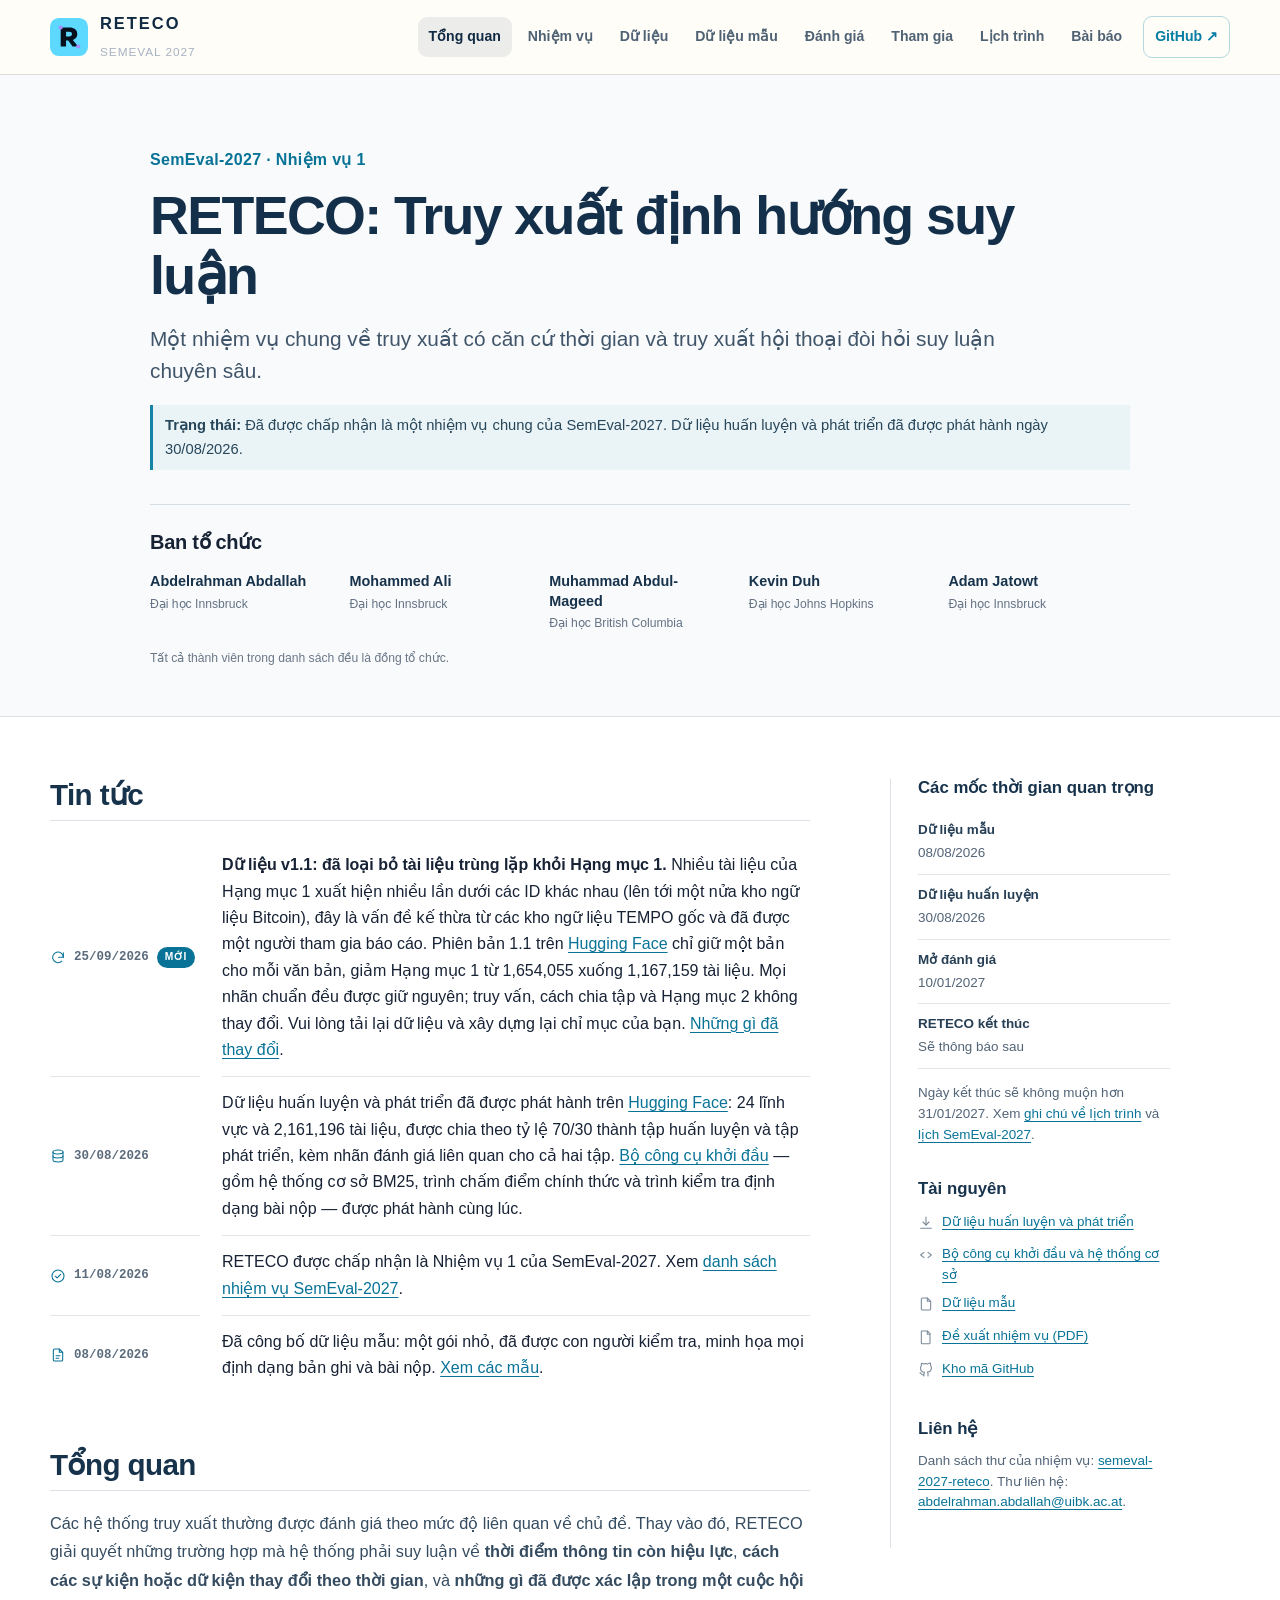
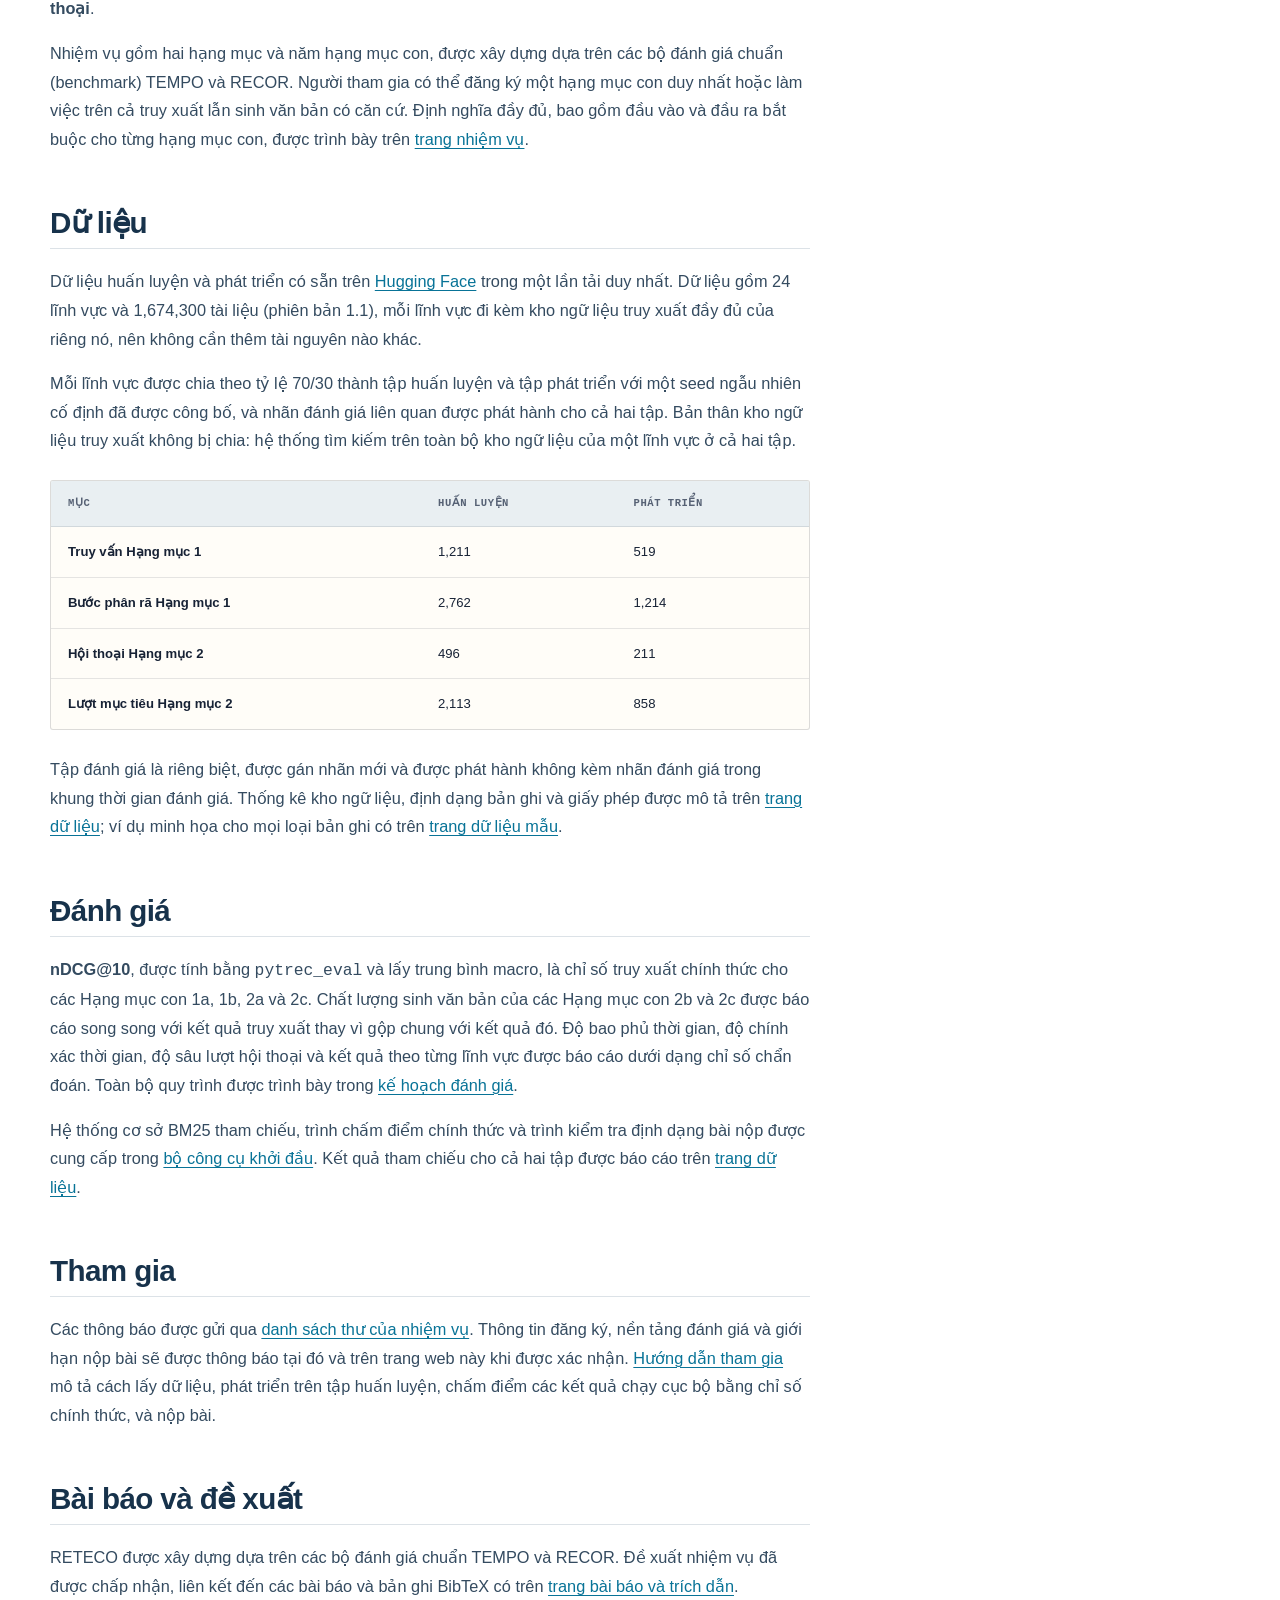
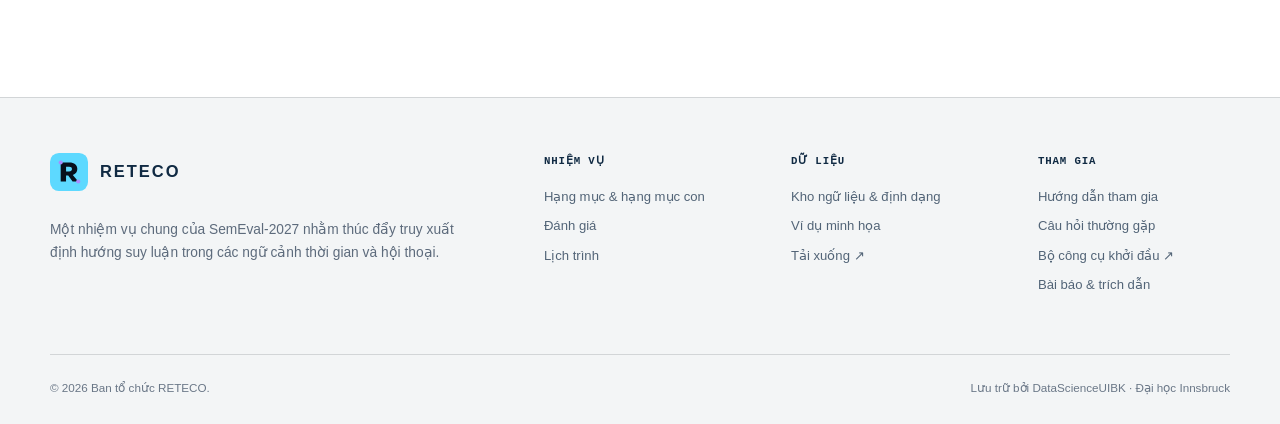
==== commit b95213f4: "add" ====
--- a/docs/index.html
+++ b/docs/index.html
@@ -1,51 +1,51 @@
 <!doctype html>
-<html lang="en">
+<html lang="vi">
 <head>
   <meta charset="utf-8">
   <meta name="viewport" content="width=device-width, initial-scale=1">
-  <meta name="description" content="RETECO is SemEval-2027 Task 1 on reasoning-oriented retrieval across temporal and conversational contexts. Training and development data released 30 August 2026.">
+  <meta name="description" content="RETECO là Nhiệm vụ 1 của SemEval-2027 về truy xuất định hướng suy luận trong các ngữ cảnh thời gian và hội thoại. Dữ liệu huấn luyện và phát triển được phát hành ngày 30/08/2026.">
   <meta name="theme-color" content="#ffffff">
-  <meta property="og:title" content="RETECO — SemEval-2027 Task 1">
-  <meta property="og:description" content="Reasoning-oriented retrieval across time and conversation. Training and development data now available on Hugging Face.">
+  <meta property="og:title" content="RETECO — Nhiệm vụ 1 của SemEval-2027">
+  <meta property="og:description" content="Truy xuất định hướng suy luận theo thời gian và hội thoại. Dữ liệu huấn luyện và phát triển hiện đã có trên Hugging Face.">
   <meta property="og:type" content="website">
   <meta property="og:url" content="https://datascienceuibk.github.io/RETECO/">
-  <title>RETECO — SemEval-2027 Task 1</title>
+  <title>RETECO — Nhiệm vụ 1 của SemEval-2027</title>
   <link rel="icon" href="assets/brand/reteco-mark.svg" type="image/svg+xml">
   <link rel="stylesheet" href="assets/css/site.css">
   <script src="assets/js/site.js" defer></script>
 </head>
 <body>
-  <a class="skip-link" href="#main">Skip to content</a>
+  <a class="skip-link" href="#main">Chuyển đến nội dung</a>
   <header class="site-header">
     <div class="shell nav-wrap">
-      <a class="brand" href="index.html" aria-label="RETECO home"><img class="brand-mark" src="assets/brand/reteco-mark.svg" alt=""><span><span class="brand-name">RETECO</span><br><span class="brand-event">SemEval 2027</span></span></a>
-      <button class="nav-toggle" type="button" aria-label="Open navigation" aria-expanded="false"><span></span><span></span><span></span></button>
-      <nav class="nav-links" aria-label="Primary navigation"><a aria-current="page" href="index.html">Overview</a><a href="task.html">Task</a><a href="data.html">Data</a><a href="samples.html">Samples</a><a href="evaluation.html">Evaluation</a><a href="participate.html">Participate</a><a href="timeline.html">Timeline</a><a href="papers.html">Papers</a><a class="nav-cta" href="https://github.com/DataScienceUIBK/RETECO" target="_blank" rel="noreferrer">GitHub ↗</a></nav>
+      <a class="brand" href="index.html" aria-label="Trang chủ RETECO"><img class="brand-mark" src="assets/brand/reteco-mark.svg" alt=""><span><span class="brand-name">RETECO</span><br><span class="brand-event">SemEval 2027</span></span></a>
+      <button class="nav-toggle" type="button" aria-label="Mở menu điều hướng" aria-expanded="false"><span></span><span></span><span></span></button>
+      <nav class="nav-links" aria-label="Điều hướng chính"><a aria-current="page" href="index.html">Tổng quan</a><a href="task.html">Nhiệm vụ</a><a href="data.html">Dữ liệu</a><a href="samples.html">Dữ liệu mẫu</a><a href="evaluation.html">Đánh giá</a><a href="participate.html">Tham gia</a><a href="timeline.html">Lịch trình</a><a href="papers.html">Bài báo</a><a class="nav-cta" href="https://github.com/DataScienceUIBK/RETECO" target="_blank" rel="noreferrer">GitHub ↗</a></nav>
     </div>
   </header>
 
-  
+
 
   <main id="main" class="academic-home">
     <header class="academic-intro">
       <div class="shell academic-intro-inner">
-        <p class="task-kicker">SemEval-2027 · Task 1</p>
-        <h1>RETECO: Reasoning-Oriented Retrieval</h1>
-        <p class="academic-summary">A shared task on temporally grounded retrieval and
-        reasoning-intensive conversational retrieval.</p>
-        <p class="status-note"><strong>Status:</strong> Accepted as a SemEval-2027 shared task.
-        Training and development data released 30 August 2026.</p>
+        <p class="task-kicker">SemEval-2027 · Nhiệm vụ 1</p>
+        <h1>RETECO: Truy xuất định hướng suy luận</h1>
+        <p class="academic-summary">Một nhiệm vụ chung về truy xuất có căn cứ thời gian và
+        truy xuất hội thoại đòi hỏi suy luận chuyên sâu.</p>
+        <p class="status-note"><strong>Trạng thái:</strong> Đã được chấp nhận là một nhiệm vụ chung của SemEval-2027.
+        Dữ liệu huấn luyện và phát triển đã được phát hành ngày 30/08/2026.</p>
 
         <section class="intro-organizers" aria-labelledby="intro-organizers-title">
-          <h2 id="intro-organizers-title">Organizers</h2>
+          <h2 id="intro-organizers-title">Ban tổ chức</h2>
           <ul>
-            <li><strong>Abdelrahman Abdallah</strong><span>University of Innsbruck</span></li>
-            <li><strong>Mohammed Ali</strong><span>University of Innsbruck</span></li>
-            <li><strong>Muhammad Abdul-Mageed</strong><span>University of British Columbia</span></li>
-            <li><strong>Kevin Duh</strong><span>Johns Hopkins University</span></li>
-            <li><strong>Adam Jatowt</strong><span>University of Innsbruck</span></li>
+            <li><strong>Abdelrahman Abdallah</strong><span>Đại học Innsbruck</span></li>
+            <li><strong>Mohammed Ali</strong><span>Đại học Innsbruck</span></li>
+            <li><strong>Muhammad Abdul-Mageed</strong><span>Đại học British Columbia</span></li>
+            <li><strong>Kevin Duh</strong><span>Đại học Johns Hopkins</span></li>
+            <li><strong>Adam Jatowt</strong><span>Đại học Innsbruck</span></li>
           </ul>
-          <p class="organizer-role">All listed team members are co-organizers.</p>
+          <p class="organizer-role">Tất cả thành viên trong danh sách đều là đồng tổ chức.</p>
         </section>
       </div>
     </header>
@@ -53,133 +53,133 @@
     <div class="shell academic-layout">
       <article class="academic-content">
         <section id="news">
-          <h2>News</h2>
+          <h2>Tin tức</h2>
           <dl class="news-list news-list--animated">
-            <dt><svg class="news-icon" viewBox="0 0 24 24" aria-hidden="true"><path d="M20 11a8 8 0 1 0-2.3 5.7"/><path d="M20 4v7h-7"/></svg><time datetime="2026-09-25">25 September 2026</time><span class="news-tag">New</span></dt>
-            <dd><strong>Data v1.1: duplicate documents removed from Track 1.</strong> Many Track 1
-              documents appeared several times under different IDs (up to half of the Bitcoin corpus), an
-              issue inherited from the upstream TEMPO corpora and reported by a participant. Version 1.1 on
-              <a href="https://huggingface.co/datasets/DataScience-UIBK/RETECO-SemEval2027">Hugging Face</a> keeps one copy of each text, reducing Track 1 from
-              1,654,055 to 1,167,159 documents. All gold labels are preserved; queries, splits and Track 2
-              are unchanged. Please re-download the data and rebuild your indexes.
-              <a href="data.html#versions">What changed</a>.</dd>
-            <dt><svg class="news-icon" viewBox="0 0 24 24" aria-hidden="true"><ellipse cx="12" cy="6" rx="7.5" ry="3"/><path d="M4.5 6v6c0 1.66 3.36 3 7.5 3s7.5-1.34 7.5-3V6"/><path d="M4.5 12v6c0 1.66 3.36 3 7.5 3s7.5-1.34 7.5-3v-6"/></svg><time datetime="2026-08-30">30 August 2026</time></dt>
-            <dd>Training and development data released on
-              <a href="https://huggingface.co/datasets/DataScience-UIBK/RETECO-SemEval2027">Hugging Face</a>: 24 domains and 2,161,196 documents, divided
-              70/30 into training and development sets with relevance judgments for both. The
-              <a href="https://github.com/DataScienceUIBK/RETECO/tree/main/starter_kit">starter kit</a> — BM25 baseline, official scorer and
-              submission format checker — was released at the same time.</dd>
-            <dt><svg class="news-icon" viewBox="0 0 24 24" aria-hidden="true"><circle cx="12" cy="12" r="9"/><path d="m8 12.3 2.6 2.6L16 9.5"/></svg><time datetime="2026-08-11">11 August 2026</time></dt>
-            <dd>RETECO accepted as SemEval-2027 Task 1. See the
-              <a href="https://semeval.github.io/SemEval2027/">SemEval-2027 task list</a>.</dd>
-            <dt><svg class="news-icon" viewBox="0 0 24 24" aria-hidden="true"><path d="M14 3H7a2 2 0 0 0-2 2v14a2 2 0 0 0 2 2h10a2 2 0 0 0 2-2V8z"/><path d="M14 3v5h5"/><path d="M9 13h6M9 17h4"/></svg><time datetime="2026-08-08">8 August 2026</time></dt>
-            <dd>Sample data published: a small, human-inspected package illustrating every record
-              and submission format. <a href="samples.html">Inspect the samples</a>.</dd>
+            <dt><svg class="news-icon" viewBox="0 0 24 24" aria-hidden="true"><path d="M20 11a8 8 0 1 0-2.3 5.7"/><path d="M20 4v7h-7"/></svg><time datetime="2026-09-25">25/09/2026</time><span class="news-tag">Mới</span></dt>
+            <dd><strong>Dữ liệu v1.1: đã loại bỏ tài liệu trùng lặp khỏi Hạng mục 1.</strong> Nhiều tài liệu
+              của Hạng mục 1 xuất hiện nhiều lần dưới các ID khác nhau (lên tới một nửa kho ngữ liệu Bitcoin), đây là
+              vấn đề kế thừa từ các kho ngữ liệu TEMPO gốc và đã được một người tham gia báo cáo. Phiên bản 1.1 trên
+              <a href="https://huggingface.co/datasets/DataScience-UIBK/RETECO-SemEval2027">Hugging Face</a> chỉ giữ một bản cho mỗi văn bản, giảm Hạng mục 1 từ
+              1,654,055 xuống 1,167,159 tài liệu. Mọi nhãn chuẩn đều được giữ nguyên; truy vấn, cách chia tập và Hạng mục 2
+              không thay đổi. Vui lòng tải lại dữ liệu và xây dựng lại chỉ mục của bạn.
+              <a href="data.html#versions">Những gì đã thay đổi</a>.</dd>
+            <dt><svg class="news-icon" viewBox="0 0 24 24" aria-hidden="true"><ellipse cx="12" cy="6" rx="7.5" ry="3"/><path d="M4.5 6v6c0 1.66 3.36 3 7.5 3s7.5-1.34 7.5-3V6"/><path d="M4.5 12v6c0 1.66 3.36 3 7.5 3s7.5-1.34 7.5-3v-6"/></svg><time datetime="2026-08-30">30/08/2026</time></dt>
+            <dd>Dữ liệu huấn luyện và phát triển đã được phát hành trên
+              <a href="https://huggingface.co/datasets/DataScience-UIBK/RETECO-SemEval2027">Hugging Face</a>: 24 lĩnh vực và 2,161,196 tài liệu, được chia
+              theo tỷ lệ 70/30 thành tập huấn luyện và tập phát triển, kèm nhãn đánh giá liên quan cho cả hai tập.
+              <a href="https://github.com/DataScienceUIBK/RETECO/tree/main/starter_kit">Bộ công cụ khởi đầu</a> — gồm hệ thống cơ sở BM25, trình chấm điểm chính thức và
+              trình kiểm tra định dạng bài nộp — được phát hành cùng lúc.</dd>
+            <dt><svg class="news-icon" viewBox="0 0 24 24" aria-hidden="true"><circle cx="12" cy="12" r="9"/><path d="m8 12.3 2.6 2.6L16 9.5"/></svg><time datetime="2026-08-11">11/08/2026</time></dt>
+            <dd>RETECO được chấp nhận là Nhiệm vụ 1 của SemEval-2027. Xem
+              <a href="https://semeval.github.io/SemEval2027/">danh sách nhiệm vụ SemEval-2027</a>.</dd>
+            <dt><svg class="news-icon" viewBox="0 0 24 24" aria-hidden="true"><path d="M14 3H7a2 2 0 0 0-2 2v14a2 2 0 0 0 2 2h10a2 2 0 0 0 2-2V8z"/><path d="M14 3v5h5"/><path d="M9 13h6M9 17h4"/></svg><time datetime="2026-08-08">08/08/2026</time></dt>
+            <dd>Đã công bố dữ liệu mẫu: một gói nhỏ, đã được con người kiểm tra, minh họa mọi định dạng
+              bản ghi và bài nộp. <a href="samples.html">Xem các mẫu</a>.</dd>
           </dl>
         </section>
 
         <section id="overview">
-          <h2>Overview</h2>
-          <p>Retrieval systems are commonly evaluated by topical relevance. RETECO instead addresses
-          cases in which a system must reason about <strong>when information is valid</strong>,
-          <strong>how events or facts change over time</strong>, and <strong>what has already been
-          established in a conversation</strong>.</p>
-          <p>The task comprises two tracks and five sub-tracks, built on the TEMPO and RECOR
-          benchmarks. Participants may enter a single sub-track or work across retrieval and
-          grounded generation. Full definitions, including the required input and output for each
-          sub-track, are given on the <a href="task.html">task page</a>.</p>
+          <h2>Tổng quan</h2>
+          <p>Các hệ thống truy xuất thường được đánh giá theo mức độ liên quan về chủ đề. Thay vào đó, RETECO
+          giải quyết những trường hợp mà hệ thống phải suy luận về <strong>thời điểm thông tin còn hiệu lực</strong>,
+          <strong>cách các sự kiện hoặc dữ kiện thay đổi theo thời gian</strong>, và <strong>những gì đã được
+          xác lập trong một cuộc hội thoại</strong>.</p>
+          <p>Nhiệm vụ gồm hai hạng mục và năm hạng mục con, được xây dựng dựa trên các bộ đánh giá chuẩn (benchmark) TEMPO và RECOR.
+          Người tham gia có thể đăng ký một hạng mục con duy nhất hoặc làm việc trên cả truy xuất lẫn
+          sinh văn bản có căn cứ. Định nghĩa đầy đủ, bao gồm đầu vào và đầu ra bắt buộc cho từng
+          hạng mục con, được trình bày trên <a href="task.html">trang nhiệm vụ</a>.</p>
         </section>
 
         <section id="data">
-          <h2>Data</h2>
-          <p>The training and development data are available from
-          <a href="https://huggingface.co/datasets/DataScience-UIBK/RETECO-SemEval2027">Hugging Face</a> in a single download. They comprise 24 domains and
-          1,674,300 documents (version 1.1), with each domain carrying its own complete retrieval corpus, so no
-          further resources are required.</p>
-          <p>Each domain is divided 70/30 into training and development sets under a fixed,
-          published seed, with relevance judgments released for both. The retrieval corpus itself is
-          not divided: systems search the full corpus of a domain in either split.</p>
+          <h2>Dữ liệu</h2>
+          <p>Dữ liệu huấn luyện và phát triển có sẵn trên
+          <a href="https://huggingface.co/datasets/DataScience-UIBK/RETECO-SemEval2027">Hugging Face</a> trong một lần tải duy nhất. Dữ liệu gồm 24 lĩnh vực và
+          1,674,300 tài liệu (phiên bản 1.1), mỗi lĩnh vực đi kèm kho ngữ liệu truy xuất đầy đủ của riêng nó, nên không
+          cần thêm tài nguyên nào khác.</p>
+          <p>Mỗi lĩnh vực được chia theo tỷ lệ 70/30 thành tập huấn luyện và tập phát triển với một seed ngẫu nhiên
+          cố định đã được công bố, và nhãn đánh giá liên quan được phát hành cho cả hai tập. Bản thân kho ngữ liệu truy xuất
+          không bị chia: hệ thống tìm kiếm trên toàn bộ kho ngữ liệu của một lĩnh vực ở cả hai tập.</p>
           <div class="data-table-wrap"><table class="data-table">
-            <thead><tr><th>Item</th><th>Train</th><th>Dev</th></tr></thead>
+            <thead><tr><th>Mục</th><th>Huấn luyện</th><th>Phát triển</th></tr></thead>
             <tbody>
-              <tr><td>Track 1 queries</td><td>1,211</td><td>519</td></tr>
-              <tr><td>Track 1 decomposed steps</td><td>2,762</td><td>1,214</td></tr>
-              <tr><td>Track 2 conversations</td><td>496</td><td>211</td></tr>
-              <tr><td>Track 2 target turns</td><td>2,113</td><td>858</td></tr>
+              <tr><td>Truy vấn Hạng mục 1</td><td>1,211</td><td>519</td></tr>
+              <tr><td>Bước phân rã Hạng mục 1</td><td>2,762</td><td>1,214</td></tr>
+              <tr><td>Hội thoại Hạng mục 2</td><td>496</td><td>211</td></tr>
+              <tr><td>Lượt mục tiêu Hạng mục 2</td><td>2,113</td><td>858</td></tr>
             </tbody></table></div>
-          <p>The evaluation set is separate, newly annotated, and released without judgments during
-          the evaluation window. Corpus statistics, record formats and licensing are documented on
-          the <a href="data.html">data page</a>; worked examples of every record type are given on
-          the <a href="samples.html">samples page</a>.</p>
+          <p>Tập đánh giá là riêng biệt, được gán nhãn mới và được phát hành không kèm nhãn đánh giá trong
+          khung thời gian đánh giá. Thống kê kho ngữ liệu, định dạng bản ghi và giấy phép được mô tả trên
+          <a href="data.html">trang dữ liệu</a>; ví dụ minh họa cho mọi loại bản ghi có trên
+          <a href="samples.html">trang dữ liệu mẫu</a>.</p>
         </section>
 
         <section id="evaluation">
-          <h2>Evaluation</h2>
-          <p><strong>nDCG@10</strong>, computed with <code>pytrec_eval</code> and macro-averaged, is
-          the official retrieval metric for Sub-tracks 1a, 1b, 2a and 2c. Generation quality for
-          Sub-tracks 2b and 2c is reported alongside the retrieval results rather than combined with
-          them. Temporal coverage, temporal precision, conversation-turn depth and per-domain
-          results are reported as diagnostics. The full protocol is set out in the
-          <a href="evaluation.html">evaluation plan</a>.</p>
-          <p>A reference BM25 baseline, the official scorer and a submission format checker are
-          provided in the <a href="https://github.com/DataScienceUIBK/RETECO/tree/main/starter_kit">starter kit</a>. Reference results for both splits are
-          reported on the <a href="data.html#baselines">data page</a>.</p>
+          <h2>Đánh giá</h2>
+          <p><strong>nDCG@10</strong>, được tính bằng <code>pytrec_eval</code> và lấy trung bình macro, là
+          chỉ số truy xuất chính thức cho các Hạng mục con 1a, 1b, 2a và 2c. Chất lượng sinh văn bản của
+          các Hạng mục con 2b và 2c được báo cáo song song với kết quả truy xuất thay vì gộp chung với
+          kết quả đó. Độ bao phủ thời gian, độ chính xác thời gian, độ sâu lượt hội thoại và kết quả theo
+          từng lĩnh vực được báo cáo dưới dạng chỉ số chẩn đoán. Toàn bộ quy trình được trình bày trong
+          <a href="evaluation.html">kế hoạch đánh giá</a>.</p>
+          <p>Hệ thống cơ sở BM25 tham chiếu, trình chấm điểm chính thức và trình kiểm tra định dạng bài nộp được
+          cung cấp trong <a href="https://github.com/DataScienceUIBK/RETECO/tree/main/starter_kit">bộ công cụ khởi đầu</a>. Kết quả tham chiếu cho cả hai tập được
+          báo cáo trên <a href="data.html#baselines">trang dữ liệu</a>.</p>
         </section>
 
         <section id="participation">
-          <h2>Participation</h2>
-          <p>Announcements are distributed through the
-          <a href="https://groups.google.com/g/semeval-2027-reteco">task mailing list</a>.
-          Registration, the evaluation platform and submission limits will be announced there and on
-          this site once confirmed. The <a href="participate.html">participation guide</a> describes
-          how to obtain the data, develop against the training split, score runs locally with the
-          official metric, and submit.</p>
+          <h2>Tham gia</h2>
+          <p>Các thông báo được gửi qua
+          <a href="https://groups.google.com/g/semeval-2027-reteco">danh sách thư của nhiệm vụ</a>.
+          Thông tin đăng ký, nền tảng đánh giá và giới hạn nộp bài sẽ được thông báo tại đó và trên
+          trang web này khi được xác nhận. <a href="participate.html">Hướng dẫn tham gia</a> mô tả
+          cách lấy dữ liệu, phát triển trên tập huấn luyện, chấm điểm các kết quả chạy cục bộ bằng
+          chỉ số chính thức, và nộp bài.</p>
         </section>
 
         <section id="citation">
-          <h2>Papers and proposal</h2>
-          <p>RETECO builds on the TEMPO and RECOR benchmarks. The accepted task proposal, paper
-          links and BibTeX records are given on the
-          <a href="papers.html">papers and citations page</a>.</p>
+          <h2>Bài báo và đề xuất</h2>
+          <p>RETECO được xây dựng dựa trên các bộ đánh giá chuẩn TEMPO và RECOR. Đề xuất nhiệm vụ đã được chấp nhận, liên kết
+          đến các bài báo và bản ghi BibTeX có trên
+          <a href="papers.html">trang bài báo và trích dẫn</a>.</p>
         </section>
       </article>
 
-      <aside class="academic-sidebar" aria-label="Task information">
+      <aside class="academic-sidebar" aria-label="Thông tin nhiệm vụ">
         <section>
-          <h2>Important dates</h2>
+          <h2>Các mốc thời gian quan trọng</h2>
           <dl class="date-list">
-            <div><dt>Sample data</dt><dd><time datetime="2026-08-08">8 Aug 2026</time></dd></div>
-            <div><dt>Training data</dt><dd><time datetime="2026-08-30">30 Aug 2026</time></dd></div>
-            <div><dt>Evaluation opens</dt><dd><time datetime="2027-01-10">10 Jan 2027</time></dd></div>
-            <div><dt>RETECO closes</dt><dd>To be announced</dd></div>
+            <div><dt>Dữ liệu mẫu</dt><dd><time datetime="2026-08-08">08/08/2026</time></dd></div>
+            <div><dt>Dữ liệu huấn luyện</dt><dd><time datetime="2026-08-30">30/08/2026</time></dd></div>
+            <div><dt>Mở đánh giá</dt><dd><time datetime="2027-01-10">10/01/2027</time></dd></div>
+            <div><dt>RETECO kết thúc</dt><dd>Sẽ thông báo sau</dd></div>
           </dl>
-          <p class="sidebar-note">The closing date will be no later than 31 January 2027. See the
-          <a href="timeline.html">schedule notes</a> and the
-          <a href="https://semeval.github.io/SemEval2027/">SemEval-2027 calendar</a>.</p>
+          <p class="sidebar-note">Ngày kết thúc sẽ không muộn hơn 31/01/2027. Xem
+          <a href="timeline.html">ghi chú về lịch trình</a> và
+          <a href="https://semeval.github.io/SemEval2027/">lịch SemEval-2027</a>.</p>
         </section>
 
         <section>
-          <h2>Resources</h2>
+          <h2>Tài nguyên</h2>
           <ul class="sidebar-links">
-            <li><a href="https://huggingface.co/datasets/DataScience-UIBK/RETECO-SemEval2027"><svg class="link-icon" viewBox="0 0 24 24" aria-hidden="true"><path d="M12 3v12"/><path d="m7.5 10.5 4.5 4.5 4.5-4.5"/><path d="M4 20h16"/></svg>Training and development data</a></li>
-            <li><a href="https://github.com/DataScienceUIBK/RETECO/tree/main/starter_kit"><svg class="link-icon" viewBox="0 0 24 24" aria-hidden="true"><path d="m9 8-5 4 5 4"/><path d="m15 8 5 4-5 4"/></svg>Starter kit and baselines</a></li>
-            <li><a href="samples.html"><svg class="link-icon" viewBox="0 0 24 24" aria-hidden="true"><path d="M14 3H7a2 2 0 0 0-2 2v14a2 2 0 0 0 2 2h10a2 2 0 0 0 2-2V8z"/><path d="M14 3v5h5"/></svg>Sample data</a></li>
-            <li><a href="assets/papers/RETECO_SemEval_2027_Proposal.pdf"><svg class="link-icon" viewBox="0 0 24 24" aria-hidden="true"><path d="M6 3h8l4 4v14a1 1 0 0 1-1 1H6a1 1 0 0 1-1-1V4a1 1 0 0 1 1-1z"/><path d="M14 3v5h4"/></svg>Task proposal (PDF)</a></li>
-            <li><a href="https://github.com/DataScienceUIBK/RETECO"><svg class="link-icon" viewBox="0 0 24 24" aria-hidden="true"><path d="M9 19c-4 1.4-4-2.2-6-2.7m12 4.7v-3.6a3.1 3.1 0 0 0-.9-2.4c2.9-.3 6-1.4 6-6.5a5 5 0 0 0-1.4-3.5 4.7 4.7 0 0 0-.1-3.5s-1.1-.3-3.6 1.4a12.4 12.4 0 0 0-6.6 0C6.4 1.7 5.3 2 5.3 2a4.7 4.7 0 0 0-.1 3.5A5 5 0 0 0 3.8 9c0 5 3.1 6.2 6 6.5a3.1 3.1 0 0 0-.9 2.4V21"/></svg>GitHub repository</a></li>
+            <li><a href="https://huggingface.co/datasets/DataScience-UIBK/RETECO-SemEval2027"><svg class="link-icon" viewBox="0 0 24 24" aria-hidden="true"><path d="M12 3v12"/><path d="m7.5 10.5 4.5 4.5 4.5-4.5"/><path d="M4 20h16"/></svg>Dữ liệu huấn luyện và phát triển</a></li>
+            <li><a href="https://github.com/DataScienceUIBK/RETECO/tree/main/starter_kit"><svg class="link-icon" viewBox="0 0 24 24" aria-hidden="true"><path d="m9 8-5 4 5 4"/><path d="m15 8 5 4-5 4"/></svg>Bộ công cụ khởi đầu và hệ thống cơ sở</a></li>
+            <li><a href="samples.html"><svg class="link-icon" viewBox="0 0 24 24" aria-hidden="true"><path d="M14 3H7a2 2 0 0 0-2 2v14a2 2 0 0 0 2 2h10a2 2 0 0 0 2-2V8z"/><path d="M14 3v5h5"/></svg>Dữ liệu mẫu</a></li>
+            <li><a href="assets/papers/RETECO_SemEval_2027_Proposal.pdf"><svg class="link-icon" viewBox="0 0 24 24" aria-hidden="true"><path d="M6 3h8l4 4v14a1 1 0 0 1-1 1H6a1 1 0 0 1-1-1V4a1 1 0 0 1 1-1z"/><path d="M14 3v5h4"/></svg>Đề xuất nhiệm vụ (PDF)</a></li>
+            <li><a href="https://github.com/DataScienceUIBK/RETECO"><svg class="link-icon" viewBox="0 0 24 24" aria-hidden="true"><path d="M9 19c-4 1.4-4-2.2-6-2.7m12 4.7v-3.6a3.1 3.1 0 0 0-.9-2.4c2.9-.3 6-1.4 6-6.5a5 5 0 0 0-1.4-3.5 4.7 4.7 0 0 0-.1-3.5s-1.1-.3-3.6 1.4a12.4 12.4 0 0 0-6.6 0C6.4 1.7 5.3 2 5.3 2a4.7 4.7 0 0 0-.1 3.5A5 5 0 0 0 3.8 9c0 5 3.1 6.2 6 6.5a3.1 3.1 0 0 0-.9 2.4V21"/></svg>Kho mã GitHub</a></li>
           </ul>
         </section>
 
         <section>
-          <h2>Contact</h2>
-          <p>Task mailing list:
+          <h2>Liên hệ</h2>
+          <p>Danh sách thư của nhiệm vụ:
           <a href="https://groups.google.com/g/semeval-2027-reteco">semeval-2027-reteco</a>.
-          Correspondence:
+          Thư liên hệ:
           <a href="mailto:abdelrahman.abdallah@uibk.ac.at">abdelrahman.abdallah@uibk.ac.at</a>.</p>
         </section>
       </aside>
     </div>
   </main>
 
-  <footer class="site-footer"><div class="shell"><div class="footer-grid"><div class="footer-brand"><a class="brand" href="index.html"><img class="brand-mark" src="assets/brand/reteco-mark.svg" alt=""><span class="brand-name">RETECO</span></a><p>A SemEval-2027 shared task advancing reasoning-oriented retrieval across temporal and conversational contexts.</p></div><div class="footer-col"><strong>The task</strong><a href="task.html">Tracks &amp; sub-tracks</a><a href="evaluation.html">Evaluation</a><a href="timeline.html">Timeline</a></div><div class="footer-col"><strong>The data</strong><a href="data.html">Corpora &amp; formats</a><a href="samples.html">Worked examples</a><a href="https://huggingface.co/datasets/DataScience-UIBK/RETECO-SemEval2027">Download ↗</a></div><div class="footer-col"><strong>Take part</strong><a href="participate.html">Participation guide</a><a href="participate.html#faq">FAQ</a><a href="https://github.com/DataScienceUIBK/RETECO/tree/main/starter_kit">Starter kit ↗</a><a href="papers.html">Papers &amp; citations</a></div></div><div class="footer-bottom"><span>© <span data-year>2026</span> RETECO organizers.</span><span>Hosted by DataScienceUIBK · University of Innsbruck</span></div></div></footer>
+  <footer class="site-footer"><div class="shell"><div class="footer-grid"><div class="footer-brand"><a class="brand" href="index.html"><img class="brand-mark" src="assets/brand/reteco-mark.svg" alt=""><span class="brand-name">RETECO</span></a><p>Một nhiệm vụ chung của SemEval-2027 nhằm thúc đẩy truy xuất định hướng suy luận trong các ngữ cảnh thời gian và hội thoại.</p></div><div class="footer-col"><strong>Nhiệm vụ</strong><a href="task.html">Hạng mục &amp; hạng mục con</a><a href="evaluation.html">Đánh giá</a><a href="timeline.html">Lịch trình</a></div><div class="footer-col"><strong>Dữ liệu</strong><a href="data.html">Kho ngữ liệu &amp; định dạng</a><a href="samples.html">Ví dụ minh họa</a><a href="https://huggingface.co/datasets/DataScience-UIBK/RETECO-SemEval2027">Tải xuống ↗</a></div><div class="footer-col"><strong>Tham gia</strong><a href="participate.html">Hướng dẫn tham gia</a><a href="participate.html#faq">Câu hỏi thường gặp</a><a href="https://github.com/DataScienceUIBK/RETECO/tree/main/starter_kit">Bộ công cụ khởi đầu ↗</a><a href="papers.html">Bài báo &amp; trích dẫn</a></div></div><div class="footer-bottom"><span>© <span data-year>2026</span> Ban tổ chức RETECO.</span><span>Lưu trữ bởi DataScienceUIBK · Đại học Innsbruck</span></div></div></footer>
 </body>
 </html>
--- a/docs/assets/css/site.css
+++ b/docs/assets/css/site.css
@@ -416,7 +416,7 @@
 .footer-col a:hover { color: var(--cyan-deep); }
 .footer-bottom { display: flex; justify-content: space-between; gap: 20px; margin-top: 50px; padding-top: 23px; border-top: 1px solid var(--line-light); color: #6a7787; font-size: .73rem; }
 
-/* Academic shared-task homepage */
+/* Trang chủ kiểu học thuật của nhiệm vụ chung */
 .academic-home { background: #fff; }
 .academic-intro { padding: 72px 0 48px; border-bottom: 1px solid #dce2e7; background: #f8fafb; }
 .academic-intro-inner { max-width: 980px; }
@@ -457,7 +457,7 @@
 .academic-footer p { margin: 5px 0; color: #5c6a79; font-size: .79rem; }
 .academic-footer strong { color: #213b52; }
 
-/* Academic documentation pages */
+/* Các trang tài liệu kiểu học thuật */
 .page-hero .shell { max-width: var(--content); }
 .page-hero .breadcrumbs { margin-bottom: 25px; }
 .page-hero .eyebrow { margin-bottom: 10px; color: #087397; font-family: var(--font-sans); font-size: .92rem; letter-spacing: .02em; text-transform: none; }
@@ -516,13 +516,23 @@
   .people-grid { grid-template-columns: repeat(3, 1fr); }
   .organizer-row { grid-template-columns: repeat(3, 1fr); }
   .resource-grid { grid-template-columns: 1fr 1fr; }
-  .toc-layout { grid-template-columns: 1fr; }
+  .toc-layout { grid-template-columns: minmax(0, 1fr); }
   .toc { position: relative; top: auto; display: flex; flex-wrap: wrap; gap: 0 18px; padding: 0 0 17px; border-right: 0; border-bottom: 1px solid #dce2e7; }
   .toc strong { width: 100%; }
   .footer-grid { grid-template-columns: 1.3fr 1fr 1fr; }
   .footer-brand { grid-column: 1 / -1; }
   .intro-organizers ul { grid-template-columns: repeat(3, 1fr); }
   .academic-layout { grid-template-columns: minmax(0, 1fr) 250px; gap: 45px; }
+}
+
+/* Nhãn điều hướng tiếng Việt dài hơn tiếng Anh và chỉ vừa một dòng từ khoảng 1035px:
+   thu gọn menu thành nút ☰ ở mọi độ rộng nhỏ hơn 1040px. */
+@media (max-width: 1040px) {
+  .nav-toggle { display: block; }
+  .nav-links { position: absolute; top: 74px; left: 0; right: 0; display: none; padding: 14px; border-top: 1px solid var(--line-light); background: var(--white); box-shadow: 0 16px 30px rgba(16,42,67,.12); }
+  .nav-links.is-open { display: grid; }
+  .nav-links a { padding: 11px 13px; }
+  .nav-links .nav-cta { margin: 4px 0 0; }
 }
 
 @media (max-width: 880px) {
@@ -554,7 +564,7 @@
   .footer-grid { grid-template-columns: 1fr 1fr; }
   .footer-brand { grid-column: 1 / -1; }
   .academic-intro { padding: 52px 0 38px; }
-  .academic-layout { grid-template-columns: 1fr; padding-top: 48px; padding-bottom: 60px; }
+  .academic-layout { grid-template-columns: minmax(0, 1fr); padding-top: 48px; padding-bottom: 60px; }
   .academic-sidebar { position: static; padding: 32px 0 0; border-top: 1px solid #dce2e7; border-left: 0; }
   .page-hero { padding: 48px 0 42px; }
 }
@@ -581,8 +591,8 @@
   .reveal { opacity: 1; transform: none; }
 }
 
-/* Dated news list on the overview page: date in the left column, entry beside it,
-   collapsing to stacked rows on narrow screens. */
+/* Danh sách tin có ngày trên trang tổng quan: ngày ở cột trái, nội dung tin bên cạnh,
+   chuyển thành các hàng xếp chồng trên màn hình hẹp. */
 .news-list { display: grid; grid-template-columns: 150px 1fr; gap: 0 22px; margin: 0; }
 .news-list dt { padding: 13px 0; color: #5b6b7c; font-family: var(--font-mono); font-size: .78rem; font-weight: 700; border-top: 1px solid #e1e6ea; }
 .news-list dd { margin: 0; padding: 13px 0; border-top: 1px solid #e1e6ea; }
@@ -594,8 +604,8 @@
   .news-list dt:first-of-type { border-top: 0; }
 }
 
-/* News list: monochrome line icons, a "New" marker on the most recent entry, and a
-   short staggered entrance. Pure CSS, so a script failure can never hide the news. */
+/* Danh sách tin: biểu tượng nét đơn sắc, nhãn "Mới" trên tin gần nhất, và hiệu ứng
+   xuất hiện so le ngắn. Thuần CSS, nên lỗi script không bao giờ làm ẩn tin tức. */
 .news-icon, .link-icon {
   flex: none; width: 16px; height: 16px; fill: none; stroke: currentColor;
   stroke-width: 1.6; stroke-linecap: round; stroke-linejoin: round;
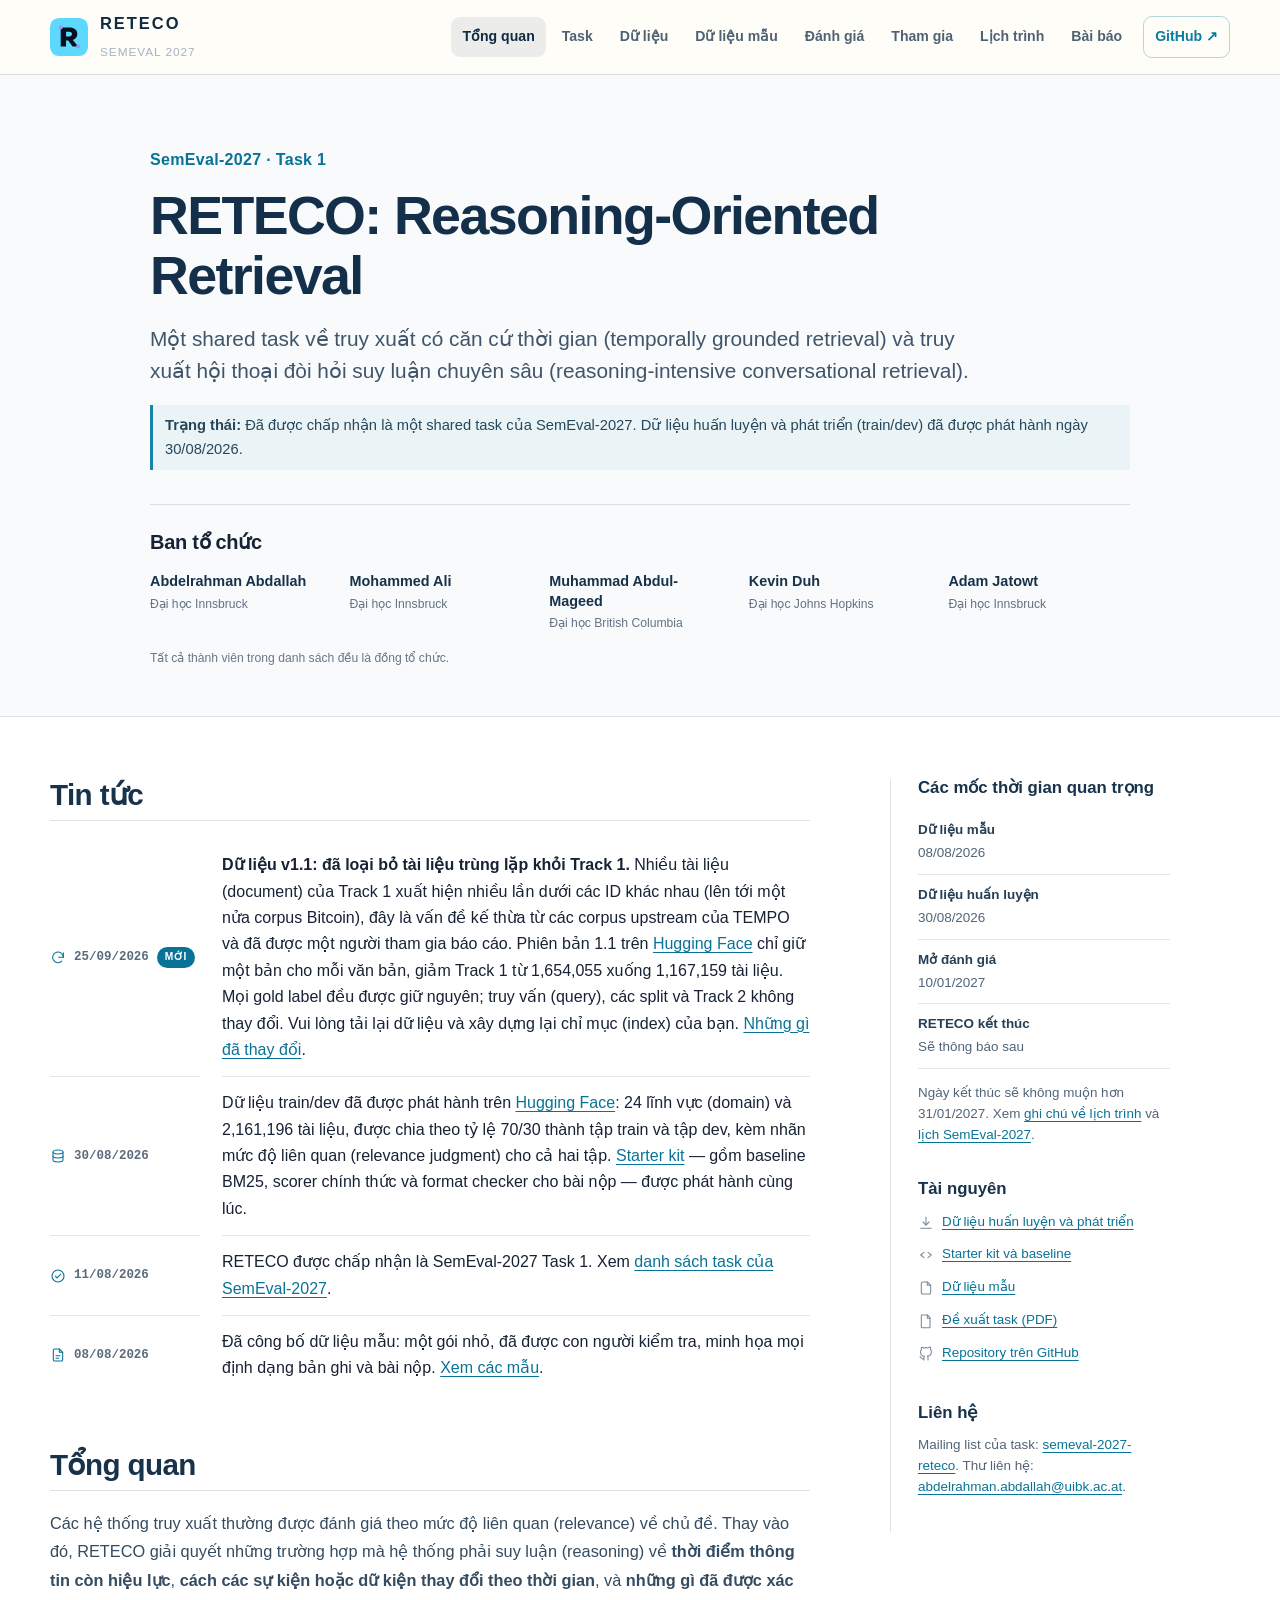
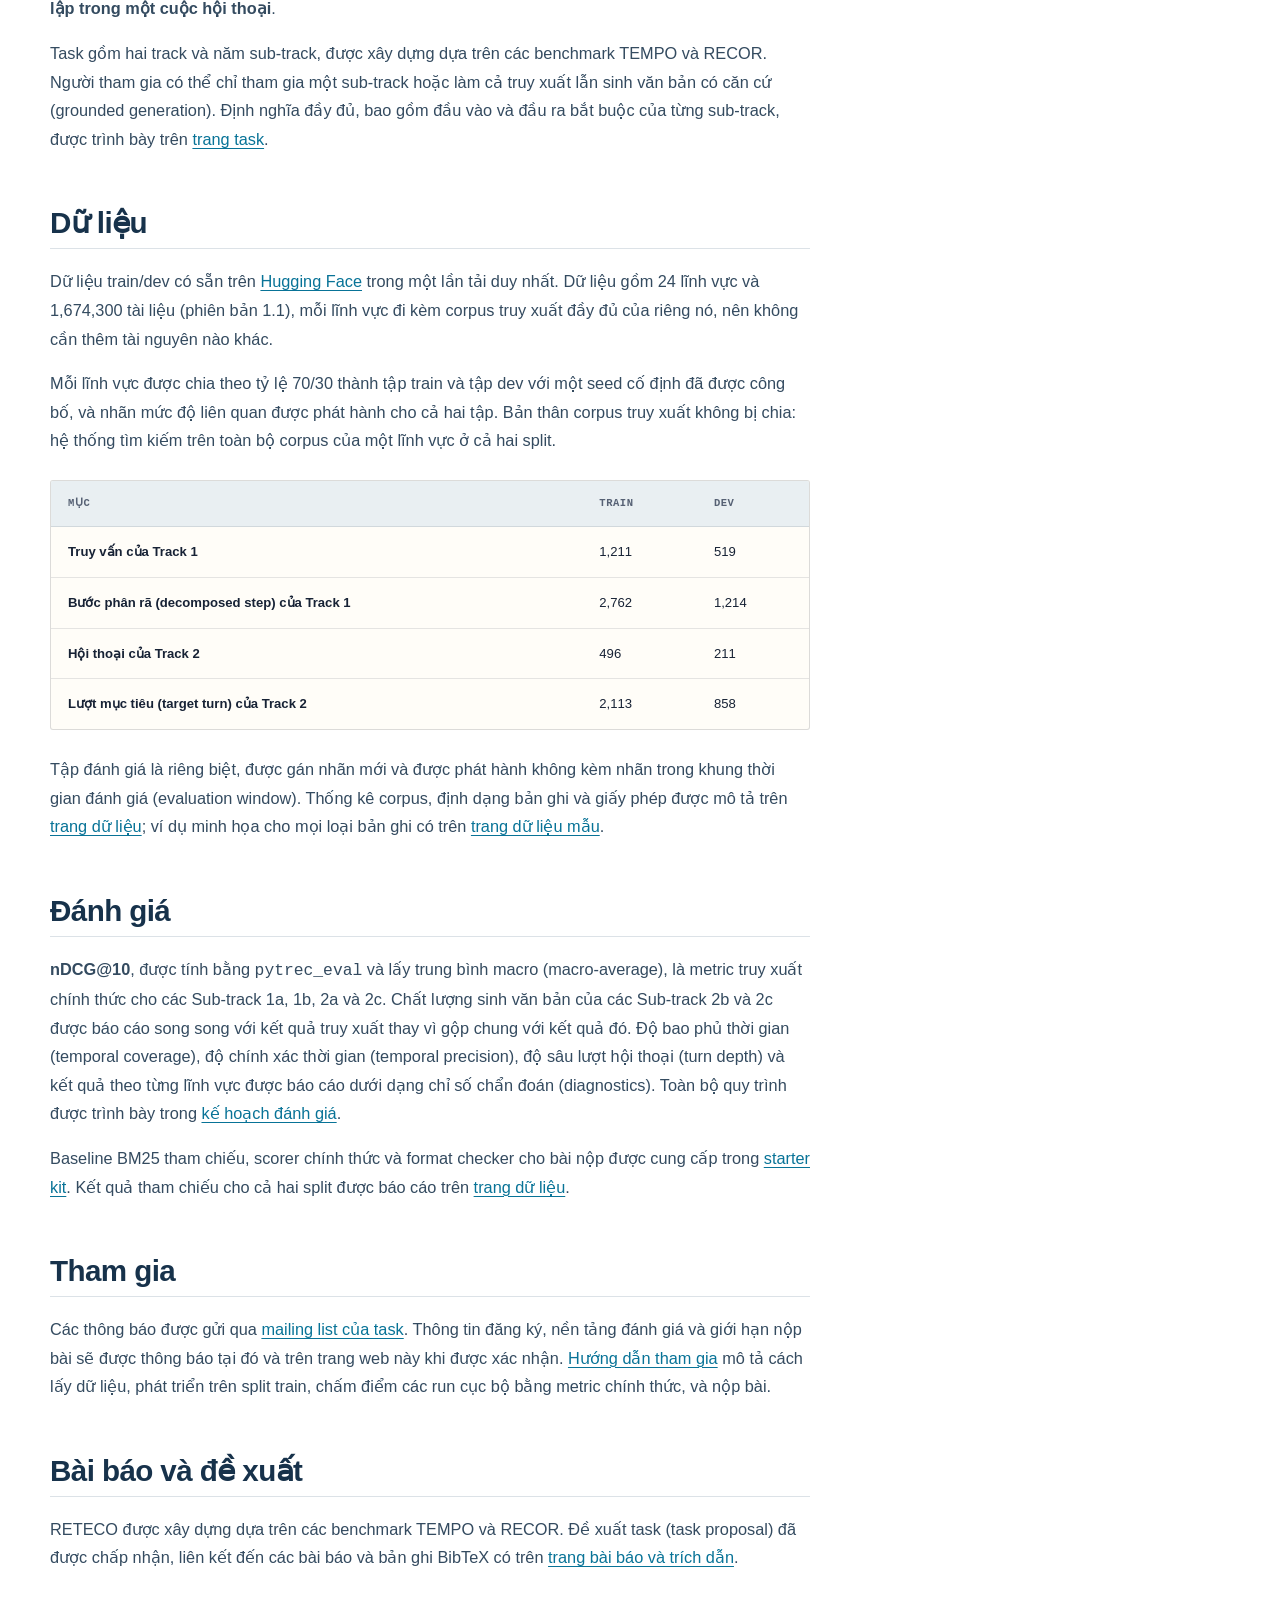
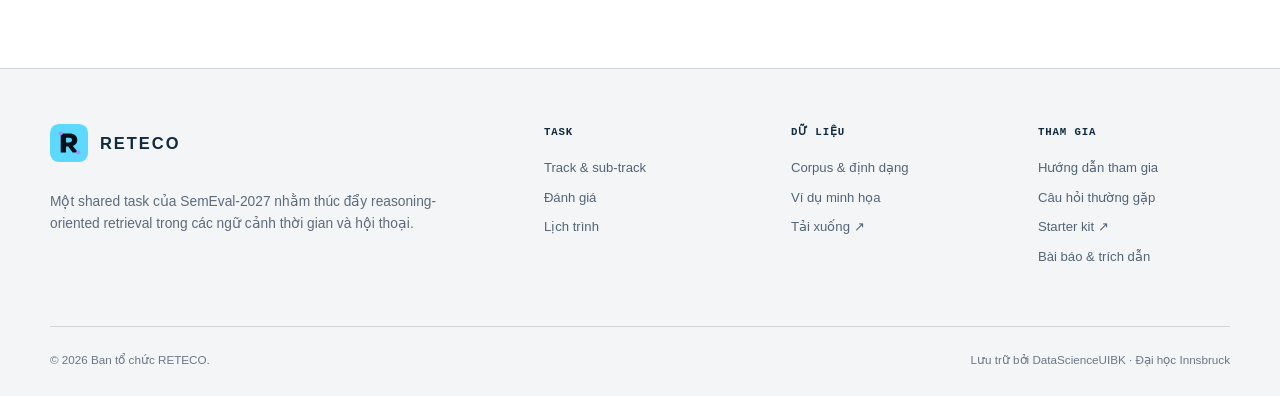
==== commit 0e9aacc2: "add" ====
--- a/docs/index.html
+++ b/docs/index.html
@@ -3,13 +3,13 @@
 <head>
   <meta charset="utf-8">
   <meta name="viewport" content="width=device-width, initial-scale=1">
-  <meta name="description" content="RETECO là Nhiệm vụ 1 của SemEval-2027 về truy xuất định hướng suy luận trong các ngữ cảnh thời gian và hội thoại. Dữ liệu huấn luyện và phát triển được phát hành ngày 30/08/2026.">
+  <meta name="description" content="RETECO là SemEval-2027 Task 1 về reasoning-oriented retrieval trong các ngữ cảnh thời gian và hội thoại. Dữ liệu train/dev được phát hành ngày 30/08/2026.">
   <meta name="theme-color" content="#ffffff">
-  <meta property="og:title" content="RETECO — Nhiệm vụ 1 của SemEval-2027">
-  <meta property="og:description" content="Truy xuất định hướng suy luận theo thời gian và hội thoại. Dữ liệu huấn luyện và phát triển hiện đã có trên Hugging Face.">
+  <meta property="og:title" content="RETECO — SemEval-2027 Task 1">
+  <meta property="og:description" content="Reasoning-oriented retrieval xuyên suốt thời gian và hội thoại. Dữ liệu train/dev hiện đã có trên Hugging Face.">
   <meta property="og:type" content="website">
   <meta property="og:url" content="https://datascienceuibk.github.io/RETECO/">
-  <title>RETECO — Nhiệm vụ 1 của SemEval-2027</title>
+  <title>RETECO — SemEval-2027 Task 1</title>
   <link rel="icon" href="assets/brand/reteco-mark.svg" type="image/svg+xml">
   <link rel="stylesheet" href="assets/css/site.css">
   <script src="assets/js/site.js" defer></script>
@@ -20,7 +20,7 @@
     <div class="shell nav-wrap">
       <a class="brand" href="index.html" aria-label="Trang chủ RETECO"><img class="brand-mark" src="assets/brand/reteco-mark.svg" alt=""><span><span class="brand-name">RETECO</span><br><span class="brand-event">SemEval 2027</span></span></a>
       <button class="nav-toggle" type="button" aria-label="Mở menu điều hướng" aria-expanded="false"><span></span><span></span><span></span></button>
-      <nav class="nav-links" aria-label="Điều hướng chính"><a aria-current="page" href="index.html">Tổng quan</a><a href="task.html">Nhiệm vụ</a><a href="data.html">Dữ liệu</a><a href="samples.html">Dữ liệu mẫu</a><a href="evaluation.html">Đánh giá</a><a href="participate.html">Tham gia</a><a href="timeline.html">Lịch trình</a><a href="papers.html">Bài báo</a><a class="nav-cta" href="https://github.com/DataScienceUIBK/RETECO" target="_blank" rel="noreferrer">GitHub ↗</a></nav>
+      <nav class="nav-links" aria-label="Điều hướng chính"><a aria-current="page" href="index.html">Tổng quan</a><a href="task.html">Task</a><a href="data.html">Dữ liệu</a><a href="samples.html">Dữ liệu mẫu</a><a href="evaluation.html">Đánh giá</a><a href="participate.html">Tham gia</a><a href="timeline.html">Lịch trình</a><a href="papers.html">Bài báo</a><a class="nav-cta" href="https://github.com/DataScienceUIBK/RETECO" target="_blank" rel="noreferrer">GitHub ↗</a></nav>
     </div>
   </header>
 
@@ -29,12 +29,12 @@
   <main id="main" class="academic-home">
     <header class="academic-intro">
       <div class="shell academic-intro-inner">
-        <p class="task-kicker">SemEval-2027 · Nhiệm vụ 1</p>
-        <h1>RETECO: Truy xuất định hướng suy luận</h1>
-        <p class="academic-summary">Một nhiệm vụ chung về truy xuất có căn cứ thời gian và
-        truy xuất hội thoại đòi hỏi suy luận chuyên sâu.</p>
-        <p class="status-note"><strong>Trạng thái:</strong> Đã được chấp nhận là một nhiệm vụ chung của SemEval-2027.
-        Dữ liệu huấn luyện và phát triển đã được phát hành ngày 30/08/2026.</p>
+        <p class="task-kicker">SemEval-2027 · Task 1</p>
+        <h1>RETECO: Reasoning-Oriented Retrieval</h1>
+        <p class="academic-summary">Một shared task về truy xuất có căn cứ thời gian (temporally grounded retrieval) và
+        truy xuất hội thoại đòi hỏi suy luận chuyên sâu (reasoning-intensive conversational retrieval).</p>
+        <p class="status-note"><strong>Trạng thái:</strong> Đã được chấp nhận là một shared task của SemEval-2027.
+        Dữ liệu huấn luyện và phát triển (train/dev) đã được phát hành ngày 30/08/2026.</p>
 
         <section class="intro-organizers" aria-labelledby="intro-organizers-title">
           <h2 id="intro-organizers-title">Ban tổ chức</h2>
@@ -56,22 +56,22 @@
           <h2>Tin tức</h2>
           <dl class="news-list news-list--animated">
             <dt><svg class="news-icon" viewBox="0 0 24 24" aria-hidden="true"><path d="M20 11a8 8 0 1 0-2.3 5.7"/><path d="M20 4v7h-7"/></svg><time datetime="2026-09-25">25/09/2026</time><span class="news-tag">Mới</span></dt>
-            <dd><strong>Dữ liệu v1.1: đã loại bỏ tài liệu trùng lặp khỏi Hạng mục 1.</strong> Nhiều tài liệu
-              của Hạng mục 1 xuất hiện nhiều lần dưới các ID khác nhau (lên tới một nửa kho ngữ liệu Bitcoin), đây là
-              vấn đề kế thừa từ các kho ngữ liệu TEMPO gốc và đã được một người tham gia báo cáo. Phiên bản 1.1 trên
-              <a href="https://huggingface.co/datasets/DataScience-UIBK/RETECO-SemEval2027">Hugging Face</a> chỉ giữ một bản cho mỗi văn bản, giảm Hạng mục 1 từ
-              1,654,055 xuống 1,167,159 tài liệu. Mọi nhãn chuẩn đều được giữ nguyên; truy vấn, cách chia tập và Hạng mục 2
-              không thay đổi. Vui lòng tải lại dữ liệu và xây dựng lại chỉ mục của bạn.
+            <dd><strong>Dữ liệu v1.1: đã loại bỏ tài liệu trùng lặp khỏi Track 1.</strong> Nhiều tài liệu (document)
+              của Track 1 xuất hiện nhiều lần dưới các ID khác nhau (lên tới một nửa corpus Bitcoin), đây là
+              vấn đề kế thừa từ các corpus upstream của TEMPO và đã được một người tham gia báo cáo. Phiên bản 1.1 trên
+              <a href="https://huggingface.co/datasets/DataScience-UIBK/RETECO-SemEval2027">Hugging Face</a> chỉ giữ một bản cho mỗi văn bản, giảm Track 1 từ
+              1,654,055 xuống 1,167,159 tài liệu. Mọi gold label đều được giữ nguyên; truy vấn (query), các split và Track 2
+              không thay đổi. Vui lòng tải lại dữ liệu và xây dựng lại chỉ mục (index) của bạn.
               <a href="data.html#versions">Những gì đã thay đổi</a>.</dd>
             <dt><svg class="news-icon" viewBox="0 0 24 24" aria-hidden="true"><ellipse cx="12" cy="6" rx="7.5" ry="3"/><path d="M4.5 6v6c0 1.66 3.36 3 7.5 3s7.5-1.34 7.5-3V6"/><path d="M4.5 12v6c0 1.66 3.36 3 7.5 3s7.5-1.34 7.5-3v-6"/></svg><time datetime="2026-08-30">30/08/2026</time></dt>
-            <dd>Dữ liệu huấn luyện và phát triển đã được phát hành trên
-              <a href="https://huggingface.co/datasets/DataScience-UIBK/RETECO-SemEval2027">Hugging Face</a>: 24 lĩnh vực và 2,161,196 tài liệu, được chia
-              theo tỷ lệ 70/30 thành tập huấn luyện và tập phát triển, kèm nhãn đánh giá liên quan cho cả hai tập.
-              <a href="https://github.com/DataScienceUIBK/RETECO/tree/main/starter_kit">Bộ công cụ khởi đầu</a> — gồm hệ thống cơ sở BM25, trình chấm điểm chính thức và
-              trình kiểm tra định dạng bài nộp — được phát hành cùng lúc.</dd>
+            <dd>Dữ liệu train/dev đã được phát hành trên
+              <a href="https://huggingface.co/datasets/DataScience-UIBK/RETECO-SemEval2027">Hugging Face</a>: 24 lĩnh vực (domain) và 2,161,196 tài liệu, được chia
+              theo tỷ lệ 70/30 thành tập train và tập dev, kèm nhãn mức độ liên quan (relevance judgment) cho cả hai tập.
+              <a href="https://github.com/DataScienceUIBK/RETECO/tree/main/starter_kit">Starter kit</a> — gồm baseline BM25, scorer chính thức và
+              format checker cho bài nộp — được phát hành cùng lúc.</dd>
             <dt><svg class="news-icon" viewBox="0 0 24 24" aria-hidden="true"><circle cx="12" cy="12" r="9"/><path d="m8 12.3 2.6 2.6L16 9.5"/></svg><time datetime="2026-08-11">11/08/2026</time></dt>
-            <dd>RETECO được chấp nhận là Nhiệm vụ 1 của SemEval-2027. Xem
-              <a href="https://semeval.github.io/SemEval2027/">danh sách nhiệm vụ SemEval-2027</a>.</dd>
+            <dd>RETECO được chấp nhận là SemEval-2027 Task 1. Xem
+              <a href="https://semeval.github.io/SemEval2027/">danh sách task của SemEval-2027</a>.</dd>
             <dt><svg class="news-icon" viewBox="0 0 24 24" aria-hidden="true"><path d="M14 3H7a2 2 0 0 0-2 2v14a2 2 0 0 0 2 2h10a2 2 0 0 0 2-2V8z"/><path d="M14 3v5h5"/><path d="M9 13h6M9 17h4"/></svg><time datetime="2026-08-08">08/08/2026</time></dt>
             <dd>Đã công bố dữ liệu mẫu: một gói nhỏ, đã được con người kiểm tra, minh họa mọi định dạng
               bản ghi và bài nộp. <a href="samples.html">Xem các mẫu</a>.</dd>
@@ -80,71 +80,71 @@
 
         <section id="overview">
           <h2>Tổng quan</h2>
-          <p>Các hệ thống truy xuất thường được đánh giá theo mức độ liên quan về chủ đề. Thay vào đó, RETECO
-          giải quyết những trường hợp mà hệ thống phải suy luận về <strong>thời điểm thông tin còn hiệu lực</strong>,
+          <p>Các hệ thống truy xuất thường được đánh giá theo mức độ liên quan (relevance) về chủ đề. Thay vào đó, RETECO
+          giải quyết những trường hợp mà hệ thống phải suy luận (reasoning) về <strong>thời điểm thông tin còn hiệu lực</strong>,
           <strong>cách các sự kiện hoặc dữ kiện thay đổi theo thời gian</strong>, và <strong>những gì đã được
           xác lập trong một cuộc hội thoại</strong>.</p>
-          <p>Nhiệm vụ gồm hai hạng mục và năm hạng mục con, được xây dựng dựa trên các bộ đánh giá chuẩn (benchmark) TEMPO và RECOR.
-          Người tham gia có thể đăng ký một hạng mục con duy nhất hoặc làm việc trên cả truy xuất lẫn
-          sinh văn bản có căn cứ. Định nghĩa đầy đủ, bao gồm đầu vào và đầu ra bắt buộc cho từng
-          hạng mục con, được trình bày trên <a href="task.html">trang nhiệm vụ</a>.</p>
+          <p>Task gồm hai track và năm sub-track, được xây dựng dựa trên các benchmark TEMPO và RECOR.
+          Người tham gia có thể chỉ tham gia một sub-track hoặc làm cả truy xuất lẫn
+          sinh văn bản có căn cứ (grounded generation). Định nghĩa đầy đủ, bao gồm đầu vào và đầu ra bắt buộc của từng
+          sub-track, được trình bày trên <a href="task.html">trang task</a>.</p>
         </section>
 
         <section id="data">
           <h2>Dữ liệu</h2>
-          <p>Dữ liệu huấn luyện và phát triển có sẵn trên
+          <p>Dữ liệu train/dev có sẵn trên
           <a href="https://huggingface.co/datasets/DataScience-UIBK/RETECO-SemEval2027">Hugging Face</a> trong một lần tải duy nhất. Dữ liệu gồm 24 lĩnh vực và
-          1,674,300 tài liệu (phiên bản 1.1), mỗi lĩnh vực đi kèm kho ngữ liệu truy xuất đầy đủ của riêng nó, nên không
+          1,674,300 tài liệu (phiên bản 1.1), mỗi lĩnh vực đi kèm corpus truy xuất đầy đủ của riêng nó, nên không
           cần thêm tài nguyên nào khác.</p>
-          <p>Mỗi lĩnh vực được chia theo tỷ lệ 70/30 thành tập huấn luyện và tập phát triển với một seed ngẫu nhiên
-          cố định đã được công bố, và nhãn đánh giá liên quan được phát hành cho cả hai tập. Bản thân kho ngữ liệu truy xuất
-          không bị chia: hệ thống tìm kiếm trên toàn bộ kho ngữ liệu của một lĩnh vực ở cả hai tập.</p>
+          <p>Mỗi lĩnh vực được chia theo tỷ lệ 70/30 thành tập train và tập dev với một seed
+          cố định đã được công bố, và nhãn mức độ liên quan được phát hành cho cả hai tập. Bản thân corpus truy xuất
+          không bị chia: hệ thống tìm kiếm trên toàn bộ corpus của một lĩnh vực ở cả hai split.</p>
           <div class="data-table-wrap"><table class="data-table">
-            <thead><tr><th>Mục</th><th>Huấn luyện</th><th>Phát triển</th></tr></thead>
+            <thead><tr><th>Mục</th><th>Train</th><th>Dev</th></tr></thead>
             <tbody>
-              <tr><td>Truy vấn Hạng mục 1</td><td>1,211</td><td>519</td></tr>
-              <tr><td>Bước phân rã Hạng mục 1</td><td>2,762</td><td>1,214</td></tr>
-              <tr><td>Hội thoại Hạng mục 2</td><td>496</td><td>211</td></tr>
-              <tr><td>Lượt mục tiêu Hạng mục 2</td><td>2,113</td><td>858</td></tr>
+              <tr><td>Truy vấn của Track 1</td><td>1,211</td><td>519</td></tr>
+              <tr><td>Bước phân rã (decomposed step) của Track 1</td><td>2,762</td><td>1,214</td></tr>
+              <tr><td>Hội thoại của Track 2</td><td>496</td><td>211</td></tr>
+              <tr><td>Lượt mục tiêu (target turn) của Track 2</td><td>2,113</td><td>858</td></tr>
             </tbody></table></div>
-          <p>Tập đánh giá là riêng biệt, được gán nhãn mới và được phát hành không kèm nhãn đánh giá trong
-          khung thời gian đánh giá. Thống kê kho ngữ liệu, định dạng bản ghi và giấy phép được mô tả trên
+          <p>Tập đánh giá là riêng biệt, được gán nhãn mới và được phát hành không kèm nhãn trong
+          khung thời gian đánh giá (evaluation window). Thống kê corpus, định dạng bản ghi và giấy phép được mô tả trên
           <a href="data.html">trang dữ liệu</a>; ví dụ minh họa cho mọi loại bản ghi có trên
           <a href="samples.html">trang dữ liệu mẫu</a>.</p>
         </section>
 
         <section id="evaluation">
           <h2>Đánh giá</h2>
-          <p><strong>nDCG@10</strong>, được tính bằng <code>pytrec_eval</code> và lấy trung bình macro, là
-          chỉ số truy xuất chính thức cho các Hạng mục con 1a, 1b, 2a và 2c. Chất lượng sinh văn bản của
-          các Hạng mục con 2b và 2c được báo cáo song song với kết quả truy xuất thay vì gộp chung với
-          kết quả đó. Độ bao phủ thời gian, độ chính xác thời gian, độ sâu lượt hội thoại và kết quả theo
-          từng lĩnh vực được báo cáo dưới dạng chỉ số chẩn đoán. Toàn bộ quy trình được trình bày trong
+          <p><strong>nDCG@10</strong>, được tính bằng <code>pytrec_eval</code> và lấy trung bình macro (macro-average), là
+          metric truy xuất chính thức cho các Sub-track 1a, 1b, 2a và 2c. Chất lượng sinh văn bản của
+          các Sub-track 2b và 2c được báo cáo song song với kết quả truy xuất thay vì gộp chung với
+          kết quả đó. Độ bao phủ thời gian (temporal coverage), độ chính xác thời gian (temporal precision), độ sâu lượt hội thoại (turn depth) và kết quả theo
+          từng lĩnh vực được báo cáo dưới dạng chỉ số chẩn đoán (diagnostics). Toàn bộ quy trình được trình bày trong
           <a href="evaluation.html">kế hoạch đánh giá</a>.</p>
-          <p>Hệ thống cơ sở BM25 tham chiếu, trình chấm điểm chính thức và trình kiểm tra định dạng bài nộp được
-          cung cấp trong <a href="https://github.com/DataScienceUIBK/RETECO/tree/main/starter_kit">bộ công cụ khởi đầu</a>. Kết quả tham chiếu cho cả hai tập được
+          <p>Baseline BM25 tham chiếu, scorer chính thức và format checker cho bài nộp được
+          cung cấp trong <a href="https://github.com/DataScienceUIBK/RETECO/tree/main/starter_kit">starter kit</a>. Kết quả tham chiếu cho cả hai split được
           báo cáo trên <a href="data.html#baselines">trang dữ liệu</a>.</p>
         </section>
 
         <section id="participation">
           <h2>Tham gia</h2>
           <p>Các thông báo được gửi qua
-          <a href="https://groups.google.com/g/semeval-2027-reteco">danh sách thư của nhiệm vụ</a>.
+          <a href="https://groups.google.com/g/semeval-2027-reteco">mailing list của task</a>.
           Thông tin đăng ký, nền tảng đánh giá và giới hạn nộp bài sẽ được thông báo tại đó và trên
           trang web này khi được xác nhận. <a href="participate.html">Hướng dẫn tham gia</a> mô tả
-          cách lấy dữ liệu, phát triển trên tập huấn luyện, chấm điểm các kết quả chạy cục bộ bằng
-          chỉ số chính thức, và nộp bài.</p>
+          cách lấy dữ liệu, phát triển trên split train, chấm điểm các run cục bộ bằng
+          metric chính thức, và nộp bài.</p>
         </section>
 
         <section id="citation">
           <h2>Bài báo và đề xuất</h2>
-          <p>RETECO được xây dựng dựa trên các bộ đánh giá chuẩn TEMPO và RECOR. Đề xuất nhiệm vụ đã được chấp nhận, liên kết
+          <p>RETECO được xây dựng dựa trên các benchmark TEMPO và RECOR. Đề xuất task (task proposal) đã được chấp nhận, liên kết
           đến các bài báo và bản ghi BibTeX có trên
           <a href="papers.html">trang bài báo và trích dẫn</a>.</p>
         </section>
       </article>
 
-      <aside class="academic-sidebar" aria-label="Thông tin nhiệm vụ">
+      <aside class="academic-sidebar" aria-label="Thông tin về task">
         <section>
           <h2>Các mốc thời gian quan trọng</h2>
           <dl class="date-list">
@@ -162,16 +162,16 @@
           <h2>Tài nguyên</h2>
           <ul class="sidebar-links">
             <li><a href="https://huggingface.co/datasets/DataScience-UIBK/RETECO-SemEval2027"><svg class="link-icon" viewBox="0 0 24 24" aria-hidden="true"><path d="M12 3v12"/><path d="m7.5 10.5 4.5 4.5 4.5-4.5"/><path d="M4 20h16"/></svg>Dữ liệu huấn luyện và phát triển</a></li>
-            <li><a href="https://github.com/DataScienceUIBK/RETECO/tree/main/starter_kit"><svg class="link-icon" viewBox="0 0 24 24" aria-hidden="true"><path d="m9 8-5 4 5 4"/><path d="m15 8 5 4-5 4"/></svg>Bộ công cụ khởi đầu và hệ thống cơ sở</a></li>
+            <li><a href="https://github.com/DataScienceUIBK/RETECO/tree/main/starter_kit"><svg class="link-icon" viewBox="0 0 24 24" aria-hidden="true"><path d="m9 8-5 4 5 4"/><path d="m15 8 5 4-5 4"/></svg>Starter kit và baseline</a></li>
             <li><a href="samples.html"><svg class="link-icon" viewBox="0 0 24 24" aria-hidden="true"><path d="M14 3H7a2 2 0 0 0-2 2v14a2 2 0 0 0 2 2h10a2 2 0 0 0 2-2V8z"/><path d="M14 3v5h5"/></svg>Dữ liệu mẫu</a></li>
-            <li><a href="assets/papers/RETECO_SemEval_2027_Proposal.pdf"><svg class="link-icon" viewBox="0 0 24 24" aria-hidden="true"><path d="M6 3h8l4 4v14a1 1 0 0 1-1 1H6a1 1 0 0 1-1-1V4a1 1 0 0 1 1-1z"/><path d="M14 3v5h4"/></svg>Đề xuất nhiệm vụ (PDF)</a></li>
-            <li><a href="https://github.com/DataScienceUIBK/RETECO"><svg class="link-icon" viewBox="0 0 24 24" aria-hidden="true"><path d="M9 19c-4 1.4-4-2.2-6-2.7m12 4.7v-3.6a3.1 3.1 0 0 0-.9-2.4c2.9-.3 6-1.4 6-6.5a5 5 0 0 0-1.4-3.5 4.7 4.7 0 0 0-.1-3.5s-1.1-.3-3.6 1.4a12.4 12.4 0 0 0-6.6 0C6.4 1.7 5.3 2 5.3 2a4.7 4.7 0 0 0-.1 3.5A5 5 0 0 0 3.8 9c0 5 3.1 6.2 6 6.5a3.1 3.1 0 0 0-.9 2.4V21"/></svg>Kho mã GitHub</a></li>
+            <li><a href="assets/papers/RETECO_SemEval_2027_Proposal.pdf"><svg class="link-icon" viewBox="0 0 24 24" aria-hidden="true"><path d="M6 3h8l4 4v14a1 1 0 0 1-1 1H6a1 1 0 0 1-1-1V4a1 1 0 0 1 1-1z"/><path d="M14 3v5h4"/></svg>Đề xuất task (PDF)</a></li>
+            <li><a href="https://github.com/DataScienceUIBK/RETECO"><svg class="link-icon" viewBox="0 0 24 24" aria-hidden="true"><path d="M9 19c-4 1.4-4-2.2-6-2.7m12 4.7v-3.6a3.1 3.1 0 0 0-.9-2.4c2.9-.3 6-1.4 6-6.5a5 5 0 0 0-1.4-3.5 4.7 4.7 0 0 0-.1-3.5s-1.1-.3-3.6 1.4a12.4 12.4 0 0 0-6.6 0C6.4 1.7 5.3 2 5.3 2a4.7 4.7 0 0 0-.1 3.5A5 5 0 0 0 3.8 9c0 5 3.1 6.2 6 6.5a3.1 3.1 0 0 0-.9 2.4V21"/></svg>Repository trên GitHub</a></li>
           </ul>
         </section>
 
         <section>
           <h2>Liên hệ</h2>
-          <p>Danh sách thư của nhiệm vụ:
+          <p>Mailing list của task:
           <a href="https://groups.google.com/g/semeval-2027-reteco">semeval-2027-reteco</a>.
           Thư liên hệ:
           <a href="mailto:abdelrahman.abdallah@uibk.ac.at">abdelrahman.abdallah@uibk.ac.at</a>.</p>
@@ -180,6 +180,6 @@
     </div>
   </main>
 
-  <footer class="site-footer"><div class="shell"><div class="footer-grid"><div class="footer-brand"><a class="brand" href="index.html"><img class="brand-mark" src="assets/brand/reteco-mark.svg" alt=""><span class="brand-name">RETECO</span></a><p>Một nhiệm vụ chung của SemEval-2027 nhằm thúc đẩy truy xuất định hướng suy luận trong các ngữ cảnh thời gian và hội thoại.</p></div><div class="footer-col"><strong>Nhiệm vụ</strong><a href="task.html">Hạng mục &amp; hạng mục con</a><a href="evaluation.html">Đánh giá</a><a href="timeline.html">Lịch trình</a></div><div class="footer-col"><strong>Dữ liệu</strong><a href="data.html">Kho ngữ liệu &amp; định dạng</a><a href="samples.html">Ví dụ minh họa</a><a href="https://huggingface.co/datasets/DataScience-UIBK/RETECO-SemEval2027">Tải xuống ↗</a></div><div class="footer-col"><strong>Tham gia</strong><a href="participate.html">Hướng dẫn tham gia</a><a href="participate.html#faq">Câu hỏi thường gặp</a><a href="https://github.com/DataScienceUIBK/RETECO/tree/main/starter_kit">Bộ công cụ khởi đầu ↗</a><a href="papers.html">Bài báo &amp; trích dẫn</a></div></div><div class="footer-bottom"><span>© <span data-year>2026</span> Ban tổ chức RETECO.</span><span>Lưu trữ bởi DataScienceUIBK · Đại học Innsbruck</span></div></div></footer>
+  <footer class="site-footer"><div class="shell"><div class="footer-grid"><div class="footer-brand"><a class="brand" href="index.html"><img class="brand-mark" src="assets/brand/reteco-mark.svg" alt=""><span class="brand-name">RETECO</span></a><p>Một shared task của SemEval-2027 nhằm thúc đẩy reasoning-oriented retrieval trong các ngữ cảnh thời gian và hội thoại.</p></div><div class="footer-col"><strong>Task</strong><a href="task.html">Track &amp; sub-track</a><a href="evaluation.html">Đánh giá</a><a href="timeline.html">Lịch trình</a></div><div class="footer-col"><strong>Dữ liệu</strong><a href="data.html">Corpus &amp; định dạng</a><a href="samples.html">Ví dụ minh họa</a><a href="https://huggingface.co/datasets/DataScience-UIBK/RETECO-SemEval2027">Tải xuống ↗</a></div><div class="footer-col"><strong>Tham gia</strong><a href="participate.html">Hướng dẫn tham gia</a><a href="participate.html#faq">Câu hỏi thường gặp</a><a href="https://github.com/DataScienceUIBK/RETECO/tree/main/starter_kit">Starter kit ↗</a><a href="papers.html">Bài báo &amp; trích dẫn</a></div></div><div class="footer-bottom"><span>© <span data-year>2026</span> Ban tổ chức RETECO.</span><span>Lưu trữ bởi DataScienceUIBK · Đại học Innsbruck</span></div></div></footer>
 </body>
 </html>
--- a/docs/assets/css/site.css
+++ b/docs/assets/css/site.css
@@ -416,7 +416,7 @@
 .footer-col a:hover { color: var(--cyan-deep); }
 .footer-bottom { display: flex; justify-content: space-between; gap: 20px; margin-top: 50px; padding-top: 23px; border-top: 1px solid var(--line-light); color: #6a7787; font-size: .73rem; }
 
-/* Trang chủ kiểu học thuật của nhiệm vụ chung */
+/* Trang chủ kiểu học thuật của shared task */
 .academic-home { background: #fff; }
 .academic-intro { padding: 72px 0 48px; border-bottom: 1px solid #dce2e7; background: #f8fafb; }
 .academic-intro-inner { max-width: 980px; }
@@ -525,8 +525,8 @@
   .academic-layout { grid-template-columns: minmax(0, 1fr) 250px; gap: 45px; }
 }
 
-/* Nhãn điều hướng tiếng Việt dài hơn tiếng Anh và chỉ vừa một dòng từ khoảng 1035px:
-   thu gọn menu thành nút ☰ ở mọi độ rộng nhỏ hơn 1040px. */
+/* Nhãn điều hướng tiếng Việt có dấu cách nên bị gãy dòng khi thiếu chỗ (đo được: vừa một dòng
+   từ khoảng 1005px). Thu gọn menu thành nút ☰ dưới 1040px, chừa khoảng dư cho font rộng hơn. */
 @media (max-width: 1040px) {
   .nav-toggle { display: block; }
   .nav-links { position: absolute; top: 74px; left: 0; right: 0; display: none; padding: 14px; border-top: 1px solid var(--line-light); background: var(--white); box-shadow: 0 16px 30px rgba(16,42,67,.12); }
